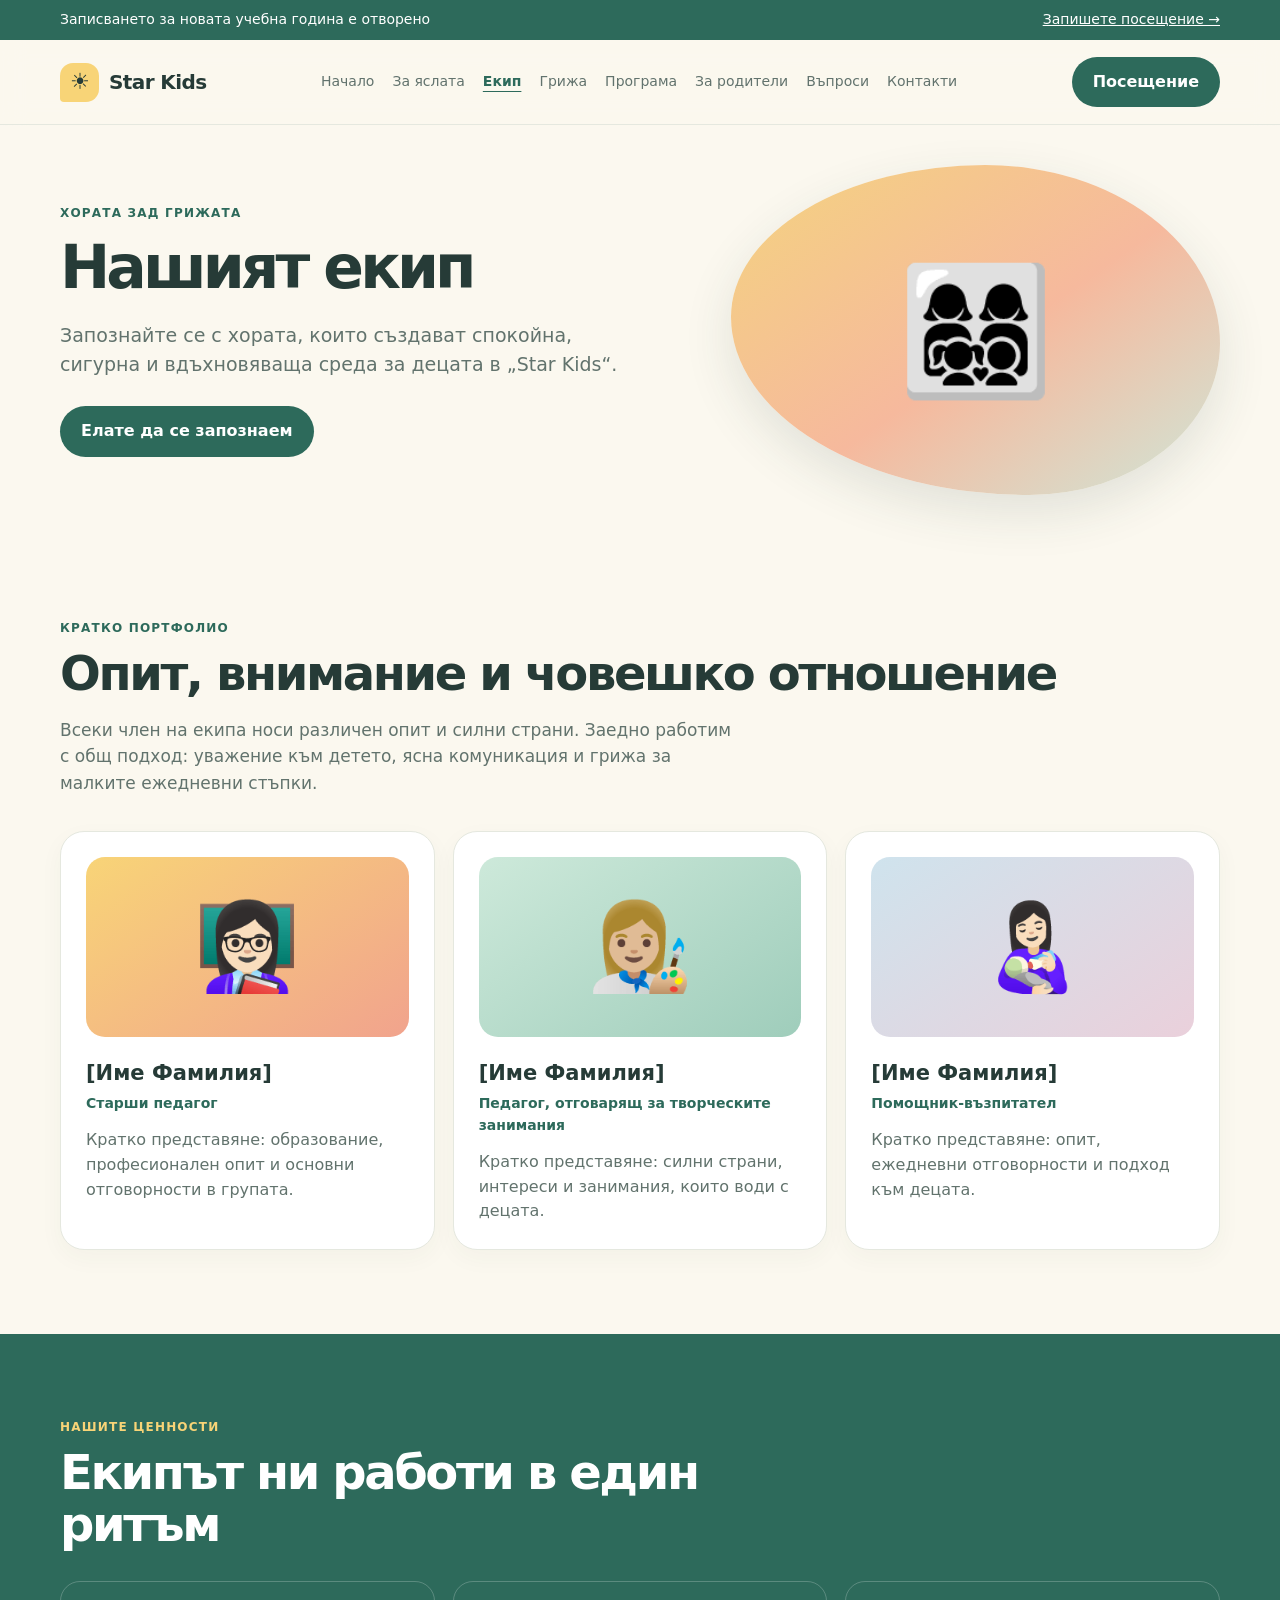
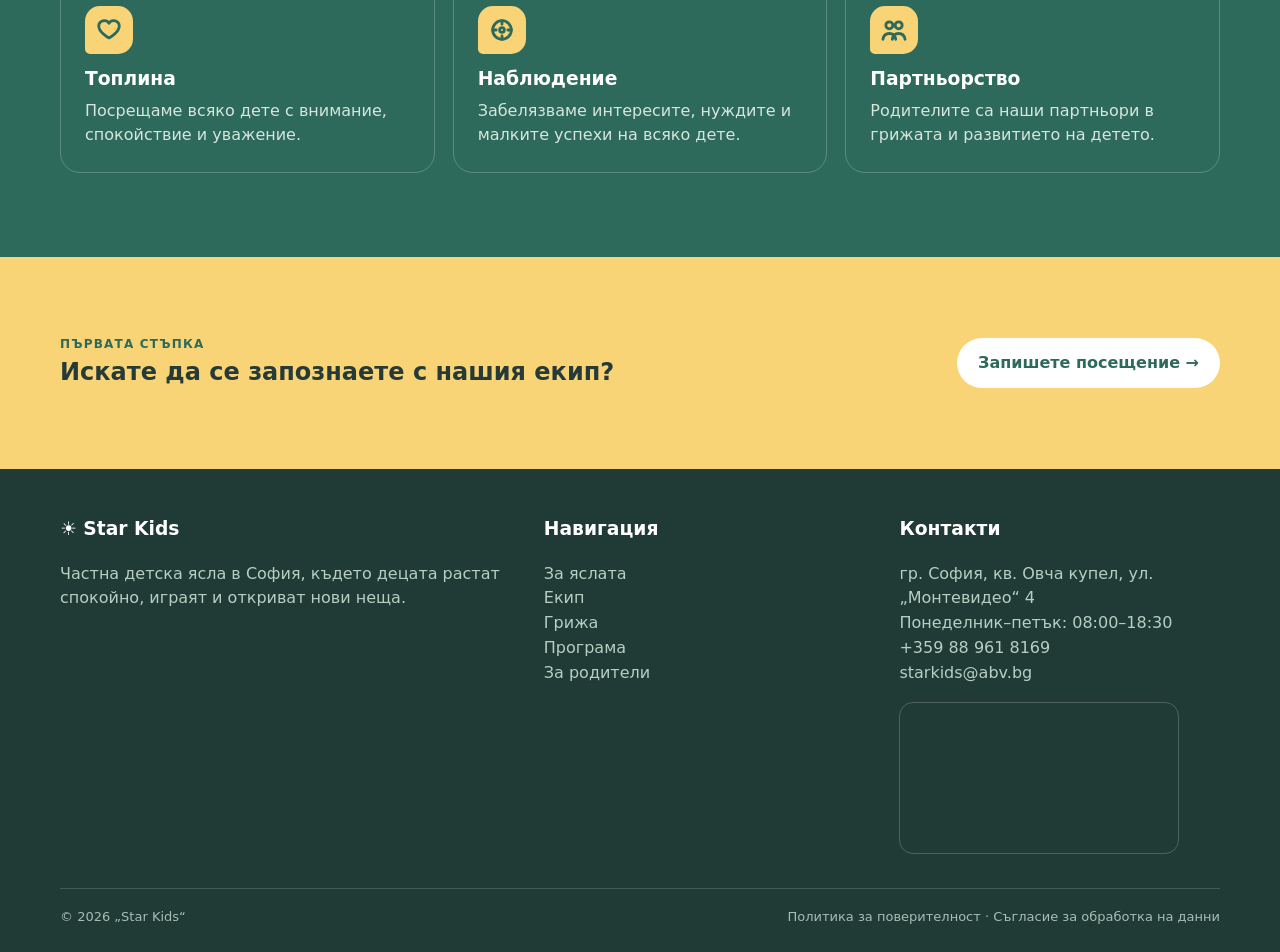
==== ekip.html @ 8d04a23c "Add Star Kids star favicon to all pages" ====
<!doctype html>
<html lang="bg">
<head>
  <meta charset="utf-8">
  <meta name="viewport" content="width=device-width, initial-scale=1">
  <title>Нашият екип — Частна детска ясла „Star Kids“</title>
  <meta name="description" content="Запознайте се с екипа на частна детска ясла „Star Kids“ в София.">
  <style>
    :root{--ink:#263b37;--muted:#62736d;--cream:#fbf8ef;--mint:#dcefe5;--green:#2d6a5b;--yellow:#f8d477;--coral:#e9856f;--white:#fff;--line:#e5e8df;--shadow:0 18px 50px rgba(41,69,61,.12)}
    *{box-sizing:border-box}html{scroll-behavior:smooth}body{margin:0;color:var(--ink);background:var(--cream);font-family:Inter,ui-sans-serif,system-ui,-apple-system,"Segoe UI",sans-serif;line-height:1.55}a{color:inherit;text-decoration:none}.wrap{width:min(1160px,calc(100% - 40px));margin:auto}.top{background:var(--green);color:#fff;font-size:14px}.top .wrap{display:flex;justify-content:space-between;padding:9px 0}.top a{text-decoration:underline}.nav{background:rgba(251,248,239,.94);backdrop-filter:blur(12px);position:sticky;top:0;z-index:5;border-bottom:1px solid var(--line)}.navin{display:flex;align-items:center;justify-content:space-between;padding:17px 0}.brand{display:flex;align-items:center;gap:10px;font-weight:800;letter-spacing:-.03em;font-size:20px}.mark{width:39px;height:39px;border-radius:13px 13px 13px 4px;background:var(--yellow);display:grid;place-items:center;font-size:22px}.links{display:flex;gap:25px;color:var(--muted);font-size:14px}.links a:hover{color:var(--green)}.btn{display:inline-flex;align-items:center;justify-content:center;border:0;border-radius:999px;background:var(--green);color:#fff;padding:13px 21px;font-weight:700;cursor:pointer}.btn.alt{background:var(--yellow);color:var(--ink)}.btn.light{background:#fff;color:var(--green)}.hero{padding:80px 0 72px;background:var(--mint)}.hero-grid{display:grid;grid-template-columns:1fr .8fr;align-items:center;gap:60px}.eyebrow{color:var(--green);font-weight:800;letter-spacing:.1em;text-transform:uppercase;font-size:12px}.hero h1{font-size:clamp(42px,5.6vw,70px);line-height:1.02;letter-spacing:-.065em;margin:15px 0 22px;max-width:680px}.hero p{font-size:19px;color:var(--muted);max-width:590px}.team-art{min-height:330px;border-radius:52% 48% 39% 61%/46% 54% 46% 54%;background:linear-gradient(145deg,#f4d37f,#f6b99d 54%,#cfe6d8);display:grid;place-items:center;font-size:125px;box-shadow:var(--shadow)}.section{padding:84px 0}.section h2{font-size:clamp(32px,4vw,48px);line-height:1.08;letter-spacing:-.05em;margin:10px 0 16px}.intro{max-width:680px;color:var(--muted);font-size:17px}.cards{display:grid;grid-template-columns:repeat(3,1fr);gap:18px;margin-top:35px}.card{background:#fff;border:1px solid var(--line);border-radius:24px;padding:25px;box-shadow:0 8px 25px rgba(41,69,61,.04)}.portrait{height:180px;border-radius:19px;display:grid;place-items:center;font-size:85px;margin-bottom:20px;background:linear-gradient(145deg,#f8d477,#f1a38d)}.portrait.green{background:linear-gradient(145deg,#cde9da,#9fcdbb)}.portrait.blue{background:linear-gradient(145deg,#cfe3ed,#ead0db)}.card h3{margin:0 0 4px;font-size:21px}.role{color:var(--green);font-weight:750;font-size:14px;margin-bottom:13px}.card p{color:var(--muted);margin:0}.values{background:var(--green);color:#fff}.values .eyebrow{color:var(--yellow)}.values h2{max-width:650px}.value-grid{display:grid;grid-template-columns:repeat(3,1fr);gap:18px;margin-top:30px}.value{padding:24px;border:1px solid rgba(255,255,255,.22);border-radius:20px}.value h3{margin:10px 0 6px}.value p{color:#d6e6de;margin:0}.cta{padding:78px 0;background:var(--yellow)}.cta-box{display:flex;justify-content:space-between;align-items:center;gap:25px}.cta h2{margin:0;max-width:650px}.footer{background:#203b35;color:#d9e7df;padding:45px 0 25px}.footgrid{display:grid;grid-template-columns:1.4fr 1fr 1fr;gap:35px}.footer h3{color:#fff;margin-top:0}.footer p{color:#b7cec3}.fine{border-top:1px solid rgba(255,255,255,.16);margin-top:34px;padding-top:18px;color:#a6bdb3;font-size:13px;display:flex;justify-content:space-between}@media(max-width:820px){.links{display:none}.hero{padding:58px 0}.hero-grid{grid-template-columns:1fr;gap:30px}.team-art{min-height:250px}.cards,.value-grid,.footgrid{grid-template-columns:1fr}.section{padding:65px 0}.cta-box{display:block}.cta .btn{margin-top:20px}.fine{display:block}.fine span{display:block;margin-top:8px}}
    .icon{width:48px;height:48px;border-radius:15px 15px 15px 5px;background:var(--yellow);display:grid;place-items:center;overflow:hidden}
    .icon svg{width:28px;height:28px;display:block;fill:none;stroke:var(--green);stroke-width:2.4;stroke-linecap:round;stroke-linejoin:round}
    img,svg{max-width:100%}html,body{overflow-x:hidden}.wrap{width:min(1160px,calc(100% - 32px))}.cards,.value-grid{grid-template-columns:repeat(auto-fit,minmax(235px,1fr))}.hero-grid>div:first-child{width:100%}
    @media(max-width:1080px){.links{gap:14px;font-size:13px}.nav .btn{padding:11px 16px}}
    @media(max-width:900px){.hero-grid{grid-template-columns:1fr;gap:32px}.team-art{min-height:270px}.section{padding:68px 0}.cards,.value-grid{grid-template-columns:repeat(2,minmax(0,1fr))}}
    @media(max-width:700px){.navin{padding:12px 0;gap:12px}.brand{font-size:17px}.mark{width:34px;height:34px}.nav .btn{font-size:13px;padding:10px 14px}.hero{padding:55px 0}.hero h1{font-size:clamp(40px,12vw,58px)}.hero p{font-size:17px}.section{padding:58px 0}.section h2{font-size:clamp(30px,9vw,42px)}.intro{font-size:16px}.cards,.value-grid{grid-template-columns:1fr}.card{padding:22px}.team-art{min-height:220px}.cta{padding:55px 0}.cta-box{display:block}.cta h2{font-size:32px}.footer{padding-top:36px}.fine{font-size:12px}}
    @media(max-width:420px){.wrap{width:min(100% - 24px,1160px)}.top{font-size:12px}.top .wrap{align-items:flex-start}.top a{white-space:nowrap}.nav .btn{font-size:12px;padding:9px 11px}.hero{padding:43px 0}.team-art{min-height:190px}}
  
    .navin{flex-wrap:wrap;gap:14px}.links{display:flex;flex-wrap:wrap;gap:12px 18px;justify-content:center}.links a[aria-current="page"]{color:var(--green);font-weight:800;text-decoration:underline;text-underline-offset:5px}
    .page-back{display:inline-block;margin-top:28px;color:var(--green);font-weight:700}.page-intro{padding:38px 0 0}.page-intro h1{font-size:clamp(32px,5vw,48px);margin:12px 0}.page-content>.section{padding-top:36px}.page-content>.cta{margin-top:30px}.page-content .cta h2{font-size:clamp(30px,4vw,44px);line-height:1.15}
    .hero-photo{display:block;width:100%;height:auto}.hero{background:var(--cream);min-height:0;padding:40px 0}.hero:before{display:none}.hero-grid>div:first-child{max-width:760px;padding:0;background:none;box-shadow:none;backdrop-filter:none}.hero h1{font-size:clamp(36px,5vw,60px)}
    @media(max-width:1080px){.navin .links{order:3;flex-basis:100%}}@media(max-width:700px){.links{font-size:13px;gap:10px 15px}.brand{font-size:17px}.hero{padding:28px 0}.page-content>.section{padding-top:28px}}

  </style>
  <link rel="icon" type="image/svg+xml" href="assets/favicon.svg">
</head>
<body>
  <div class="top"><div class="wrap"><span>Записването за новата учебна година е отворено</span><a href="kontakti.html">Запишете посещение →</a></div></div>
  <header class="nav"><div class="wrap navin"><a class="brand" href="index.html"><span class="mark">☀</span>Star Kids</a><nav class="links" aria-label="Основна навигация"><a href="index.html">Начало</a><a href="index.html#about">За яслата</a><a href="ekip.html" aria-current="page">Екип</a><a href="grizha.html">Грижа</a><a href="programa.html">Програма</a><a href="roditeli.html">За родители</a><a href="vaprosi.html">Въпроси</a><a href="kontakti.html">Контакти</a></nav><a class="btn" href="kontakti.html">Посещение</a></div></header>
  <main>
    <section class="hero"><div class="wrap hero-grid"><div><div class="eyebrow">Хората зад грижата</div><h1>Нашият екип</h1><p>Запознайте се с хората, които създават спокойна, сигурна и вдъхновяваща среда за децата в „Star Kids“.</p><div style="margin-top:27px"><a class="btn" href="kontakti.html">Елате да се запознаем</a></div></div><div class="team-art">👩‍👩‍👧‍👦</div></div></section>
    <section class="section"><div class="wrap"><div class="eyebrow">Кратко портфолио</div><h2>Опит, внимание и човешко отношение</h2><p class="intro">Всеки член на екипа носи различен опит и силни страни. Заедно работим с общ подход: уважение към детето, ясна комуникация и грижа за малките ежедневни стъпки.</p><div class="cards"><article class="card"><div class="portrait">👩🏻‍🏫</div><h3>[Име Фамилия]</h3><div class="role">Старши педагог</div><p>Кратко представяне: образование, професионален опит и основни отговорности в групата.</p></article><article class="card"><div class="portrait green">👩🏼‍🎨</div><h3>[Име Фамилия]</h3><div class="role">Педагог, отговарящ за творческите занимания</div><p>Кратко представяне: силни страни, интереси и занимания, които води с децата.</p></article><article class="card"><div class="portrait blue">👩🏻‍🍼</div><h3>[Име Фамилия]</h3><div class="role">Помощник-възпитател</div><p>Кратко представяне: опит, ежедневни отговорности и подход към децата.</p></article></div></div></section>
    <section class="section values"><div class="wrap"><div class="eyebrow">Нашите ценности</div><h2>Екипът ни работи в един ритъм</h2><div class="value-grid"><div class="value"><div class="icon"><svg viewBox="0 0 24 24" aria-hidden="true"><path d="M20.8 8.8c0 5.2-8.8 10-8.8 10s-8.8-4.8-8.8-10A4.8 4.8 0 0 1 12 6.2a4.8 4.8 0 0 1 8.8 2.6Z"/></svg></div><h3>Топлина</h3><p>Посрещаме всяко дете с внимание, спокойствие и уважение.</p></div><div class="value"><div class="icon"><svg viewBox="0 0 24 24" aria-hidden="true"><circle cx="12" cy="12" r="8"/><circle cx="12" cy="12" r="2"/><path d="M12 4v3M12 17v3M4 12h3M17 12h3"/></svg></div><h3>Наблюдение</h3><p>Забелязваме интересите, нуждите и малките успехи на всяко дете.</p></div><div class="value"><div class="icon"><svg viewBox="0 0 24 24" aria-hidden="true"><circle cx="8" cy="8" r="3"/><circle cx="16" cy="8" r="3"/><path d="M2.5 20c.5-3 2.3-5 5.5-5s5 2 5.5 5M10.5 20c.5-3 2.3-5 5.5-5s5 2 5.5 5"/></svg></div><h3>Партньорство</h3><p>Родителите са наши партньори в грижата и развитието на детето.</p></div></div></div></section>
    <section class="cta"><div class="wrap cta-box"><div><div class="eyebrow">Първата стъпка</div><h2>Искате да се запознаете с нашия екип?</h2></div><a class="btn light" href="kontakti.html">Запишете посещение →</a></div></section>
  </main>
  <footer class="footer"><div class="wrap footgrid"><div><h3>☀ Star Kids</h3><p>Частна детска ясла в София, където децата растат спокойно, играят и откриват нови неща.</p></div><div><h3>Навигация</h3><p><a href="index.html#about">За яслата</a><br><a href="ekip.html">Екип</a><br><a href="grizha.html">Грижа</a><br><a href="programa.html">Програма</a><br><a href="roditeli.html">За родители</a></p></div><div><h3>Контакти</h3><p>гр. София, кв. Овча купел, ул. „Монтевидео“ 4<br>Понеделник–петък: 08:00–18:30<br><a href="tel:+359889618169">+359 88 961 8169</a><br><a href="mailto:starkids@abv.bg">starkids@abv.bg</a></p><div class="mini-map" style="margin-top:14px;overflow:hidden;border-radius:14px;border:1px solid rgba(255,255,255,.2);max-width:280px"><iframe title="Карта на Частна детска ясла „Star Kids“" src="https://www.google.com/maps?q=%D1%83%D0%BB.%20%D0%9C%D0%BE%D0%BD%D1%82%D0%B5%D0%B2%D0%B8%D0%B4%D0%B5%D0%BE%204%2C%20%D0%A1%D0%BE%D1%84%D0%B8%D1%8F&output=embed" width="100%" height="150" style="display:block;border:0" loading="lazy" referrerpolicy="no-referrer-when-downgrade"></iframe></div></div></div><div class="wrap fine"><span>© 2026 „Star Kids“</span><span>Политика за поверителност · Съгласие за обработка на данни</span></div></footer>
</body>
</html>
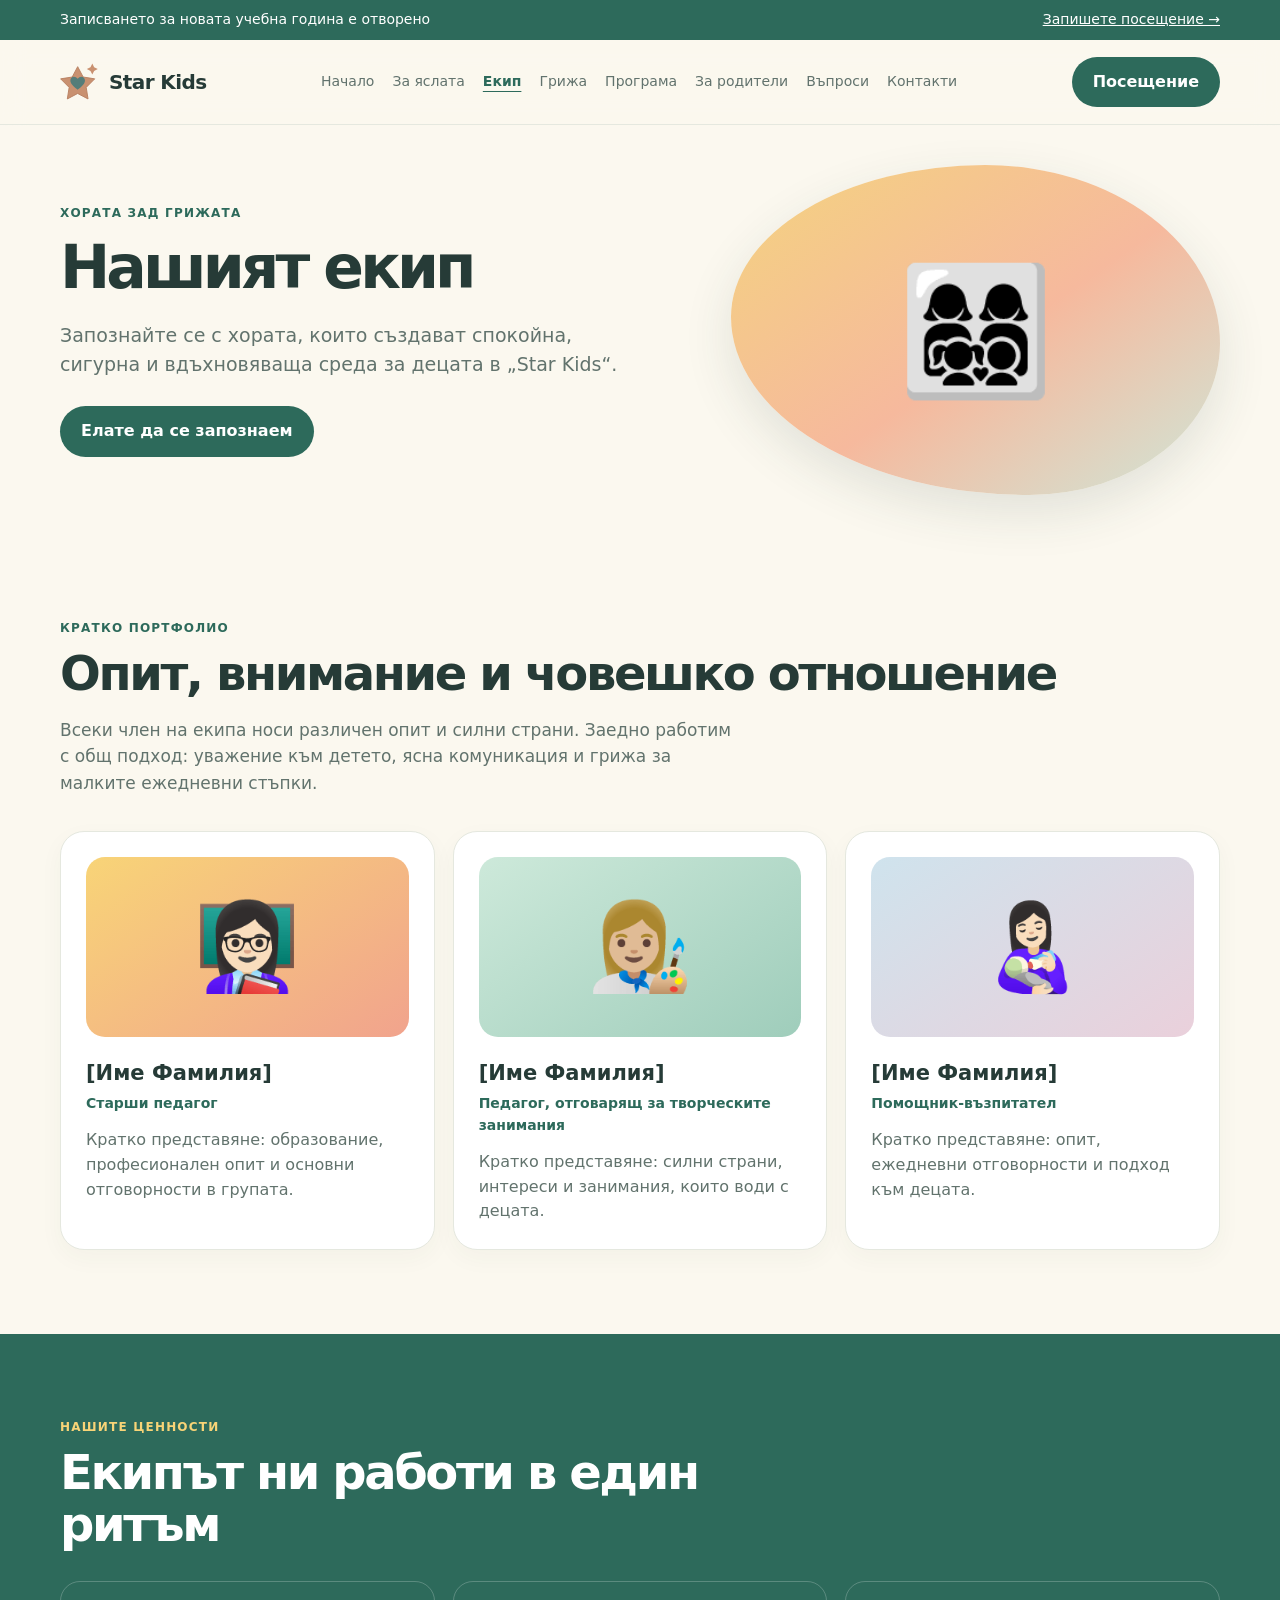
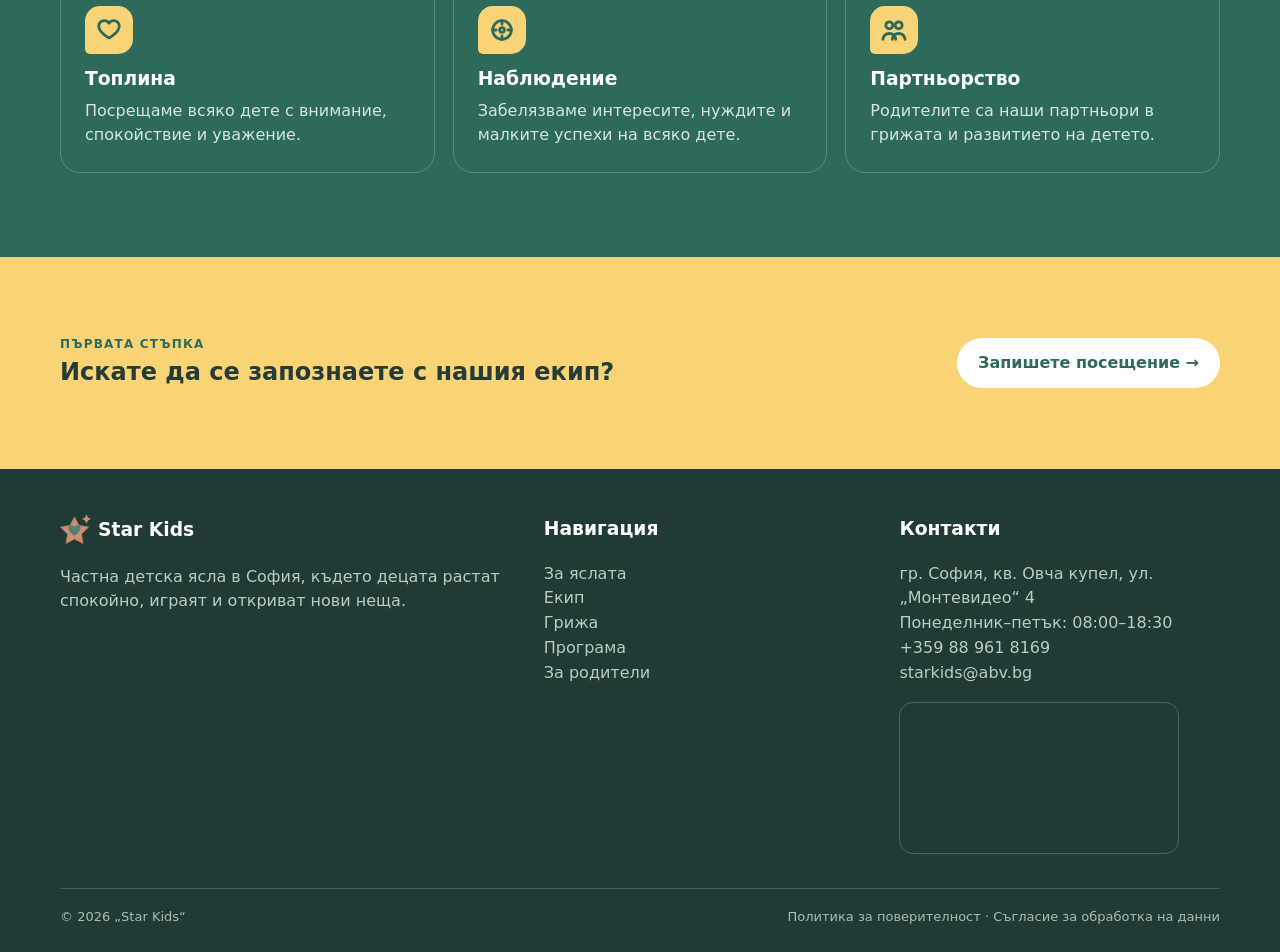
==== commit 9978bd0f: "Use peach star with teal heart for site branding and favicon" ====
--- a/ekip.html
+++ b/ekip.html
@@ -7,7 +7,7 @@
   <meta name="description" content="Запознайте се с екипа на частна детска ясла „Star Kids“ в София.">
   <style>
     :root{--ink:#263b37;--muted:#62736d;--cream:#fbf8ef;--mint:#dcefe5;--green:#2d6a5b;--yellow:#f8d477;--coral:#e9856f;--white:#fff;--line:#e5e8df;--shadow:0 18px 50px rgba(41,69,61,.12)}
-    *{box-sizing:border-box}html{scroll-behavior:smooth}body{margin:0;color:var(--ink);background:var(--cream);font-family:Inter,ui-sans-serif,system-ui,-apple-system,"Segoe UI",sans-serif;line-height:1.55}a{color:inherit;text-decoration:none}.wrap{width:min(1160px,calc(100% - 40px));margin:auto}.top{background:var(--green);color:#fff;font-size:14px}.top .wrap{display:flex;justify-content:space-between;padding:9px 0}.top a{text-decoration:underline}.nav{background:rgba(251,248,239,.94);backdrop-filter:blur(12px);position:sticky;top:0;z-index:5;border-bottom:1px solid var(--line)}.navin{display:flex;align-items:center;justify-content:space-between;padding:17px 0}.brand{display:flex;align-items:center;gap:10px;font-weight:800;letter-spacing:-.03em;font-size:20px}.mark{width:39px;height:39px;border-radius:13px 13px 13px 4px;background:var(--yellow);display:grid;place-items:center;font-size:22px}.links{display:flex;gap:25px;color:var(--muted);font-size:14px}.links a:hover{color:var(--green)}.btn{display:inline-flex;align-items:center;justify-content:center;border:0;border-radius:999px;background:var(--green);color:#fff;padding:13px 21px;font-weight:700;cursor:pointer}.btn.alt{background:var(--yellow);color:var(--ink)}.btn.light{background:#fff;color:var(--green)}.hero{padding:80px 0 72px;background:var(--mint)}.hero-grid{display:grid;grid-template-columns:1fr .8fr;align-items:center;gap:60px}.eyebrow{color:var(--green);font-weight:800;letter-spacing:.1em;text-transform:uppercase;font-size:12px}.hero h1{font-size:clamp(42px,5.6vw,70px);line-height:1.02;letter-spacing:-.065em;margin:15px 0 22px;max-width:680px}.hero p{font-size:19px;color:var(--muted);max-width:590px}.team-art{min-height:330px;border-radius:52% 48% 39% 61%/46% 54% 46% 54%;background:linear-gradient(145deg,#f4d37f,#f6b99d 54%,#cfe6d8);display:grid;place-items:center;font-size:125px;box-shadow:var(--shadow)}.section{padding:84px 0}.section h2{font-size:clamp(32px,4vw,48px);line-height:1.08;letter-spacing:-.05em;margin:10px 0 16px}.intro{max-width:680px;color:var(--muted);font-size:17px}.cards{display:grid;grid-template-columns:repeat(3,1fr);gap:18px;margin-top:35px}.card{background:#fff;border:1px solid var(--line);border-radius:24px;padding:25px;box-shadow:0 8px 25px rgba(41,69,61,.04)}.portrait{height:180px;border-radius:19px;display:grid;place-items:center;font-size:85px;margin-bottom:20px;background:linear-gradient(145deg,#f8d477,#f1a38d)}.portrait.green{background:linear-gradient(145deg,#cde9da,#9fcdbb)}.portrait.blue{background:linear-gradient(145deg,#cfe3ed,#ead0db)}.card h3{margin:0 0 4px;font-size:21px}.role{color:var(--green);font-weight:750;font-size:14px;margin-bottom:13px}.card p{color:var(--muted);margin:0}.values{background:var(--green);color:#fff}.values .eyebrow{color:var(--yellow)}.values h2{max-width:650px}.value-grid{display:grid;grid-template-columns:repeat(3,1fr);gap:18px;margin-top:30px}.value{padding:24px;border:1px solid rgba(255,255,255,.22);border-radius:20px}.value h3{margin:10px 0 6px}.value p{color:#d6e6de;margin:0}.cta{padding:78px 0;background:var(--yellow)}.cta-box{display:flex;justify-content:space-between;align-items:center;gap:25px}.cta h2{margin:0;max-width:650px}.footer{background:#203b35;color:#d9e7df;padding:45px 0 25px}.footgrid{display:grid;grid-template-columns:1.4fr 1fr 1fr;gap:35px}.footer h3{color:#fff;margin-top:0}.footer p{color:#b7cec3}.fine{border-top:1px solid rgba(255,255,255,.16);margin-top:34px;padding-top:18px;color:#a6bdb3;font-size:13px;display:flex;justify-content:space-between}@media(max-width:820px){.links{display:none}.hero{padding:58px 0}.hero-grid{grid-template-columns:1fr;gap:30px}.team-art{min-height:250px}.cards,.value-grid,.footgrid{grid-template-columns:1fr}.section{padding:65px 0}.cta-box{display:block}.cta .btn{margin-top:20px}.fine{display:block}.fine span{display:block;margin-top:8px}}
+    *{box-sizing:border-box}html{scroll-behavior:smooth}body{margin:0;color:var(--ink);background:var(--cream);font-family:Inter,ui-sans-serif,system-ui,-apple-system,"Segoe UI",sans-serif;line-height:1.55}a{color:inherit;text-decoration:none}.wrap{width:min(1160px,calc(100% - 40px));margin:auto}.top{background:var(--green);color:#fff;font-size:14px}.top .wrap{display:flex;justify-content:space-between;padding:9px 0}.top a{text-decoration:underline}.nav{background:rgba(251,248,239,.94);backdrop-filter:blur(12px);position:sticky;top:0;z-index:5;border-bottom:1px solid var(--line)}.navin{display:flex;align-items:center;justify-content:space-between;padding:17px 0}.brand{display:flex;align-items:center;gap:10px;font-weight:800;letter-spacing:-.03em;font-size:20px}.mark{width:39px;height:39px;border-radius:13px 13px 13px 4px;background:transparent;display:grid;place-items:center;font-size:22px}.links{display:flex;gap:25px;color:var(--muted);font-size:14px}.links a:hover{color:var(--green)}.btn{display:inline-flex;align-items:center;justify-content:center;border:0;border-radius:999px;background:var(--green);color:#fff;padding:13px 21px;font-weight:700;cursor:pointer}.btn.alt{background:var(--yellow);color:var(--ink)}.btn.light{background:#fff;color:var(--green)}.hero{padding:80px 0 72px;background:var(--mint)}.hero-grid{display:grid;grid-template-columns:1fr .8fr;align-items:center;gap:60px}.eyebrow{color:var(--green);font-weight:800;letter-spacing:.1em;text-transform:uppercase;font-size:12px}.hero h1{font-size:clamp(42px,5.6vw,70px);line-height:1.02;letter-spacing:-.065em;margin:15px 0 22px;max-width:680px}.hero p{font-size:19px;color:var(--muted);max-width:590px}.team-art{min-height:330px;border-radius:52% 48% 39% 61%/46% 54% 46% 54%;background:linear-gradient(145deg,#f4d37f,#f6b99d 54%,#cfe6d8);display:grid;place-items:center;font-size:125px;box-shadow:var(--shadow)}.section{padding:84px 0}.section h2{font-size:clamp(32px,4vw,48px);line-height:1.08;letter-spacing:-.05em;margin:10px 0 16px}.intro{max-width:680px;color:var(--muted);font-size:17px}.cards{display:grid;grid-template-columns:repeat(3,1fr);gap:18px;margin-top:35px}.card{background:#fff;border:1px solid var(--line);border-radius:24px;padding:25px;box-shadow:0 8px 25px rgba(41,69,61,.04)}.portrait{height:180px;border-radius:19px;display:grid;place-items:center;font-size:85px;margin-bottom:20px;background:linear-gradient(145deg,#f8d477,#f1a38d)}.portrait.green{background:linear-gradient(145deg,#cde9da,#9fcdbb)}.portrait.blue{background:linear-gradient(145deg,#cfe3ed,#ead0db)}.card h3{margin:0 0 4px;font-size:21px}.role{color:var(--green);font-weight:750;font-size:14px;margin-bottom:13px}.card p{color:var(--muted);margin:0}.values{background:var(--green);color:#fff}.values .eyebrow{color:var(--yellow)}.values h2{max-width:650px}.value-grid{display:grid;grid-template-columns:repeat(3,1fr);gap:18px;margin-top:30px}.value{padding:24px;border:1px solid rgba(255,255,255,.22);border-radius:20px}.value h3{margin:10px 0 6px}.value p{color:#d6e6de;margin:0}.cta{padding:78px 0;background:var(--yellow)}.cta-box{display:flex;justify-content:space-between;align-items:center;gap:25px}.cta h2{margin:0;max-width:650px}.footer{background:#203b35;color:#d9e7df;padding:45px 0 25px}.footgrid{display:grid;grid-template-columns:1.4fr 1fr 1fr;gap:35px}.footer h3{color:#fff;margin-top:0}.footer p{color:#b7cec3}.fine{border-top:1px solid rgba(255,255,255,.16);margin-top:34px;padding-top:18px;color:#a6bdb3;font-size:13px;display:flex;justify-content:space-between}@media(max-width:820px){.links{display:none}.hero{padding:58px 0}.hero-grid{grid-template-columns:1fr;gap:30px}.team-art{min-height:250px}.cards,.value-grid,.footgrid{grid-template-columns:1fr}.section{padding:65px 0}.cta-box{display:block}.cta .btn{margin-top:20px}.fine{display:block}.fine span{display:block;margin-top:8px}}
     .icon{width:48px;height:48px;border-radius:15px 15px 15px 5px;background:var(--yellow);display:grid;place-items:center;overflow:hidden}
     .icon svg{width:28px;height:28px;display:block;fill:none;stroke:var(--green);stroke-width:2.4;stroke-linecap:round;stroke-linejoin:round}
     img,svg{max-width:100%}html,body{overflow-x:hidden}.wrap{width:min(1160px,calc(100% - 32px))}.cards,.value-grid{grid-template-columns:repeat(auto-fit,minmax(235px,1fr))}.hero-grid>div:first-child{width:100%}
@@ -22,17 +22,17 @@
     @media(max-width:1080px){.navin .links{order:3;flex-basis:100%}}@media(max-width:700px){.links{font-size:13px;gap:10px 15px}.brand{font-size:17px}.hero{padding:28px 0}.page-content>.section{padding-top:28px}}
 
   </style>
-  <link rel="icon" type="image/svg+xml" href="assets/favicon.svg">
+  <link rel="icon" type="image/svg+xml" href="assets/favicon.svg?v=2">
 </head>
 <body>
   <div class="top"><div class="wrap"><span>Записването за новата учебна година е отворено</span><a href="kontakti.html">Запишете посещение →</a></div></div>
-  <header class="nav"><div class="wrap navin"><a class="brand" href="index.html"><span class="mark">☀</span>Star Kids</a><nav class="links" aria-label="Основна навигация"><a href="index.html">Начало</a><a href="index.html#about">За яслата</a><a href="ekip.html" aria-current="page">Екип</a><a href="grizha.html">Грижа</a><a href="programa.html">Програма</a><a href="roditeli.html">За родители</a><a href="vaprosi.html">Въпроси</a><a href="kontakti.html">Контакти</a></nav><a class="btn" href="kontakti.html">Посещение</a></div></header>
+  <header class="nav"><div class="wrap navin"><a class="brand" href="index.html"><span class="mark"><img src="assets/star-kids-logo.svg" alt="" width="39" height="39" style="display:block;width:100%;height:100%"></span>Star Kids</a><nav class="links" aria-label="Основна навигация"><a href="index.html">Начало</a><a href="index.html#about">За яслата</a><a href="ekip.html" aria-current="page">Екип</a><a href="grizha.html">Грижа</a><a href="programa.html">Програма</a><a href="roditeli.html">За родители</a><a href="vaprosi.html">Въпроси</a><a href="kontakti.html">Контакти</a></nav><a class="btn" href="kontakti.html">Посещение</a></div></header>
   <main>
     <section class="hero"><div class="wrap hero-grid"><div><div class="eyebrow">Хората зад грижата</div><h1>Нашият екип</h1><p>Запознайте се с хората, които създават спокойна, сигурна и вдъхновяваща среда за децата в „Star Kids“.</p><div style="margin-top:27px"><a class="btn" href="kontakti.html">Елате да се запознаем</a></div></div><div class="team-art">👩‍👩‍👧‍👦</div></div></section>
     <section class="section"><div class="wrap"><div class="eyebrow">Кратко портфолио</div><h2>Опит, внимание и човешко отношение</h2><p class="intro">Всеки член на екипа носи различен опит и силни страни. Заедно работим с общ подход: уважение към детето, ясна комуникация и грижа за малките ежедневни стъпки.</p><div class="cards"><article class="card"><div class="portrait">👩🏻‍🏫</div><h3>[Име Фамилия]</h3><div class="role">Старши педагог</div><p>Кратко представяне: образование, професионален опит и основни отговорности в групата.</p></article><article class="card"><div class="portrait green">👩🏼‍🎨</div><h3>[Име Фамилия]</h3><div class="role">Педагог, отговарящ за творческите занимания</div><p>Кратко представяне: силни страни, интереси и занимания, които води с децата.</p></article><article class="card"><div class="portrait blue">👩🏻‍🍼</div><h3>[Име Фамилия]</h3><div class="role">Помощник-възпитател</div><p>Кратко представяне: опит, ежедневни отговорности и подход към децата.</p></article></div></div></section>
     <section class="section values"><div class="wrap"><div class="eyebrow">Нашите ценности</div><h2>Екипът ни работи в един ритъм</h2><div class="value-grid"><div class="value"><div class="icon"><svg viewBox="0 0 24 24" aria-hidden="true"><path d="M20.8 8.8c0 5.2-8.8 10-8.8 10s-8.8-4.8-8.8-10A4.8 4.8 0 0 1 12 6.2a4.8 4.8 0 0 1 8.8 2.6Z"/></svg></div><h3>Топлина</h3><p>Посрещаме всяко дете с внимание, спокойствие и уважение.</p></div><div class="value"><div class="icon"><svg viewBox="0 0 24 24" aria-hidden="true"><circle cx="12" cy="12" r="8"/><circle cx="12" cy="12" r="2"/><path d="M12 4v3M12 17v3M4 12h3M17 12h3"/></svg></div><h3>Наблюдение</h3><p>Забелязваме интересите, нуждите и малките успехи на всяко дете.</p></div><div class="value"><div class="icon"><svg viewBox="0 0 24 24" aria-hidden="true"><circle cx="8" cy="8" r="3"/><circle cx="16" cy="8" r="3"/><path d="M2.5 20c.5-3 2.3-5 5.5-5s5 2 5.5 5M10.5 20c.5-3 2.3-5 5.5-5s5 2 5.5 5"/></svg></div><h3>Партньорство</h3><p>Родителите са наши партньори в грижата и развитието на детето.</p></div></div></div></section>
     <section class="cta"><div class="wrap cta-box"><div><div class="eyebrow">Първата стъпка</div><h2>Искате да се запознаете с нашия екип?</h2></div><a class="btn light" href="kontakti.html">Запишете посещение →</a></div></section>
   </main>
-  <footer class="footer"><div class="wrap footgrid"><div><h3>☀ Star Kids</h3><p>Частна детска ясла в София, където децата растат спокойно, играят и откриват нови неща.</p></div><div><h3>Навигация</h3><p><a href="index.html#about">За яслата</a><br><a href="ekip.html">Екип</a><br><a href="grizha.html">Грижа</a><br><a href="programa.html">Програма</a><br><a href="roditeli.html">За родители</a></p></div><div><h3>Контакти</h3><p>гр. София, кв. Овча купел, ул. „Монтевидео“ 4<br>Понеделник–петък: 08:00–18:30<br><a href="tel:+359889618169">+359 88 961 8169</a><br><a href="mailto:starkids@abv.bg">starkids@abv.bg</a></p><div class="mini-map" style="margin-top:14px;overflow:hidden;border-radius:14px;border:1px solid rgba(255,255,255,.2);max-width:280px"><iframe title="Карта на Частна детска ясла „Star Kids“" src="https://www.google.com/maps?q=%D1%83%D0%BB.%20%D0%9C%D0%BE%D0%BD%D1%82%D0%B5%D0%B2%D0%B8%D0%B4%D0%B5%D0%BE%204%2C%20%D0%A1%D0%BE%D1%84%D0%B8%D1%8F&output=embed" width="100%" height="150" style="display:block;border:0" loading="lazy" referrerpolicy="no-referrer-when-downgrade"></iframe></div></div></div><div class="wrap fine"><span>© 2026 „Star Kids“</span><span>Политика за поверителност · Съгласие за обработка на данни</span></div></footer>
+  <footer class="footer"><div class="wrap footgrid"><div><h3><img src="assets/star-kids-logo.svg" alt="" width="32" height="32" style="vertical-align:middle;margin-right:6px">Star Kids</h3><p>Частна детска ясла в София, където децата растат спокойно, играят и откриват нови неща.</p></div><div><h3>Навигация</h3><p><a href="index.html#about">За яслата</a><br><a href="ekip.html">Екип</a><br><a href="grizha.html">Грижа</a><br><a href="programa.html">Програма</a><br><a href="roditeli.html">За родители</a></p></div><div><h3>Контакти</h3><p>гр. София, кв. Овча купел, ул. „Монтевидео“ 4<br>Понеделник–петък: 08:00–18:30<br><a href="tel:+359889618169">+359 88 961 8169</a><br><a href="mailto:starkids@abv.bg">starkids@abv.bg</a></p><div class="mini-map" style="margin-top:14px;overflow:hidden;border-radius:14px;border:1px solid rgba(255,255,255,.2);max-width:280px"><iframe title="Карта на Частна детска ясла „Star Kids“" src="https://www.google.com/maps?q=%D1%83%D0%BB.%20%D0%9C%D0%BE%D0%BD%D1%82%D0%B5%D0%B2%D0%B8%D0%B4%D0%B5%D0%BE%204%2C%20%D0%A1%D0%BE%D1%84%D0%B8%D1%8F&output=embed" width="100%" height="150" style="display:block;border:0" loading="lazy" referrerpolicy="no-referrer-when-downgrade"></iframe></div></div></div><div class="wrap fine"><span>© 2026 „Star Kids“</span><span>Политика за поверителност · Съгласие за обработка на данни</span></div></footer>
 </body>
 </html>
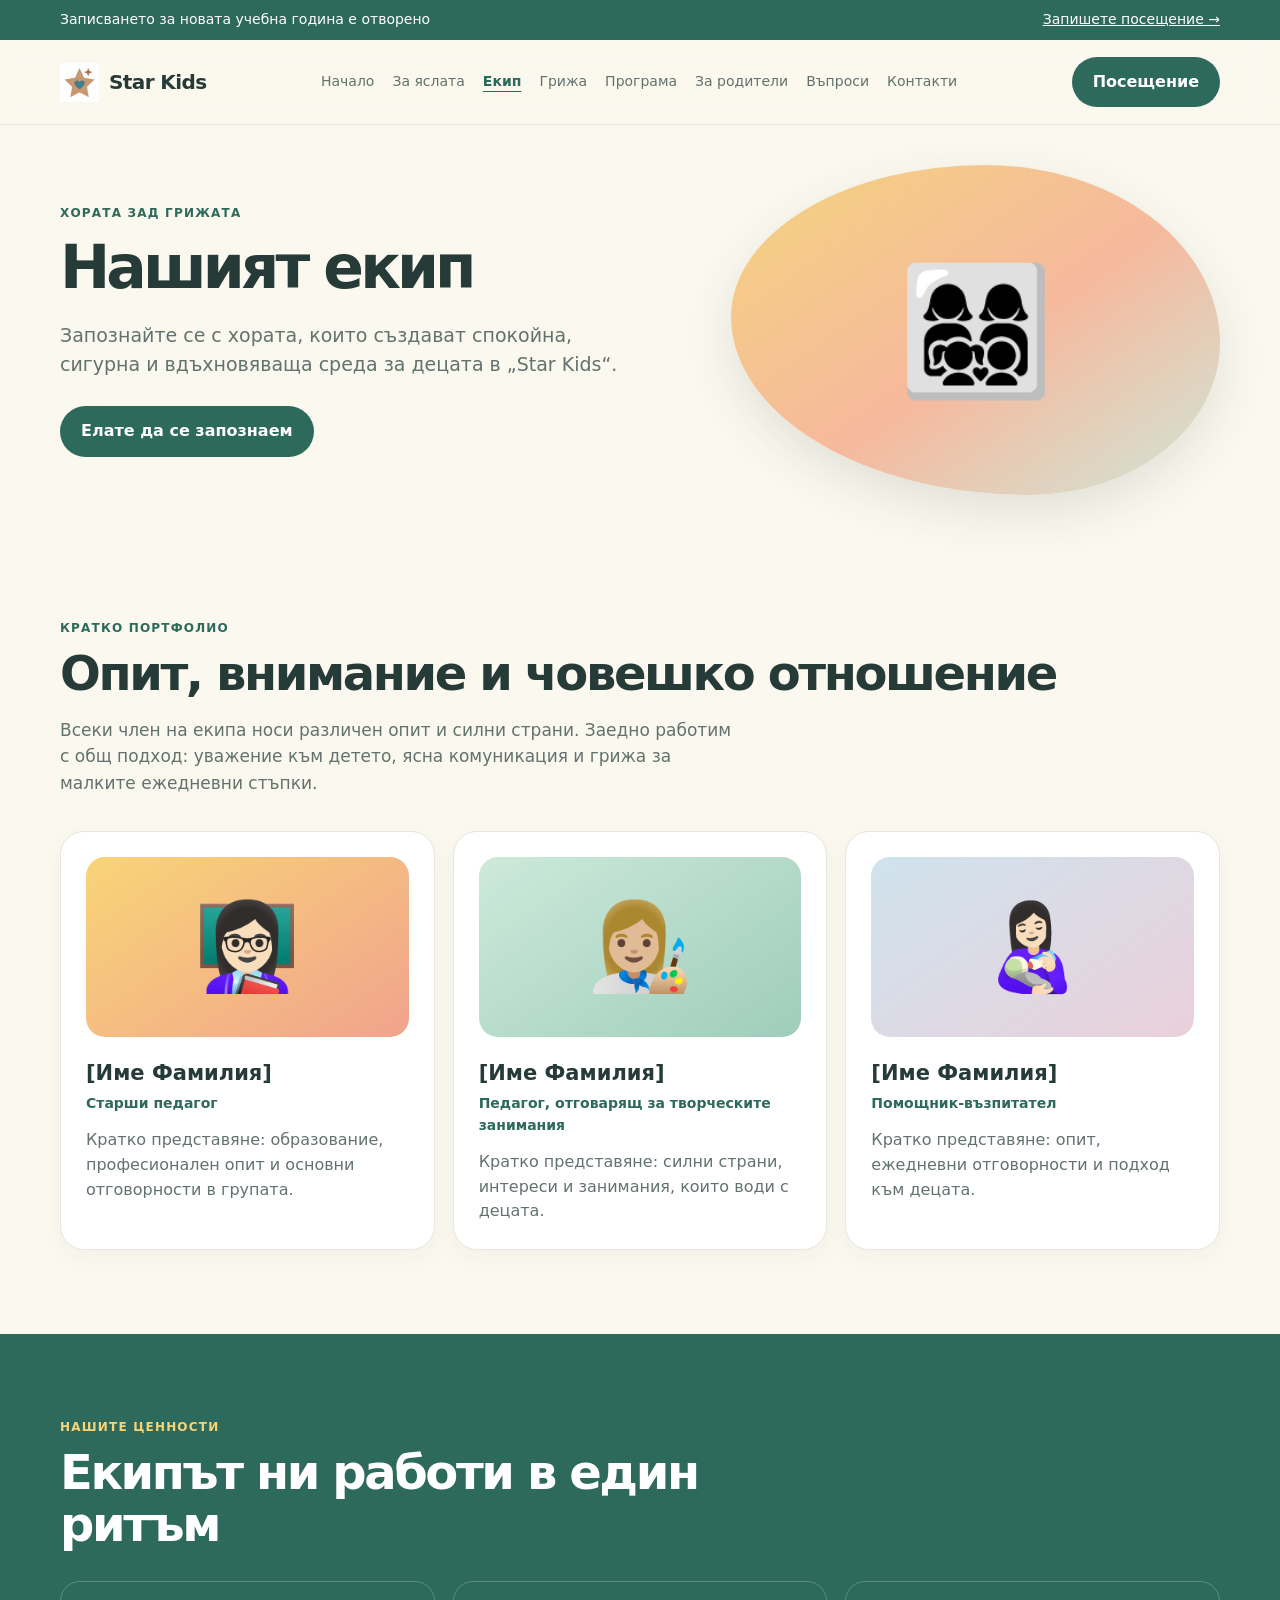
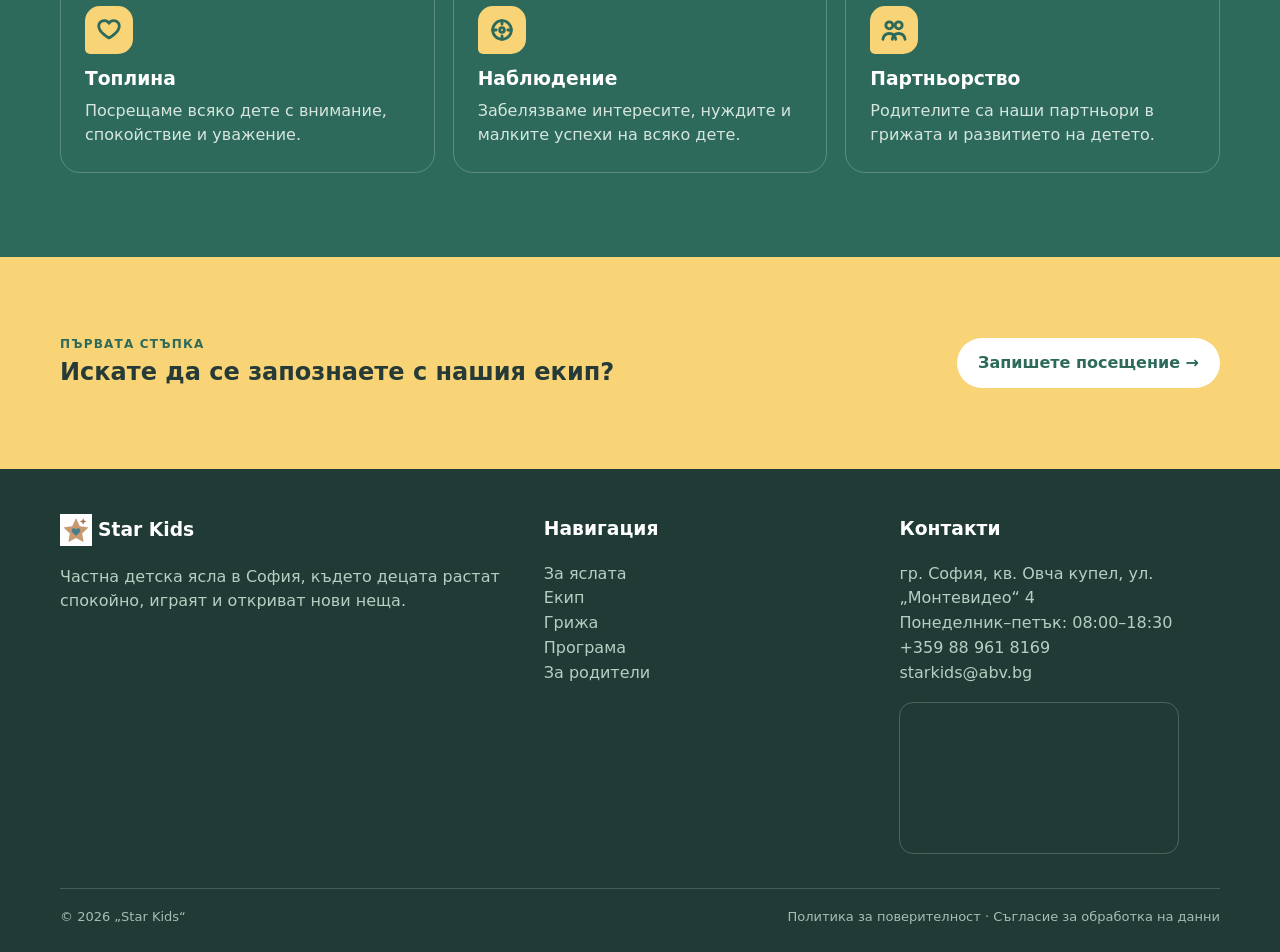
==== commit cc0d901e: "Use supplied star image for logo and browser icon" ====
--- a/ekip.html
+++ b/ekip.html
@@ -22,17 +22,17 @@
     @media(max-width:1080px){.navin .links{order:3;flex-basis:100%}}@media(max-width:700px){.links{font-size:13px;gap:10px 15px}.brand{font-size:17px}.hero{padding:28px 0}.page-content>.section{padding-top:28px}}
 
   </style>
-  <link rel="icon" type="image/svg+xml" href="assets/favicon.svg?v=2">
+  <link rel="icon" type="image/png" href="assets/star-kids-logo.png">
 </head>
 <body>
   <div class="top"><div class="wrap"><span>Записването за новата учебна година е отворено</span><a href="kontakti.html">Запишете посещение →</a></div></div>
-  <header class="nav"><div class="wrap navin"><a class="brand" href="index.html"><span class="mark"><img src="assets/star-kids-logo.svg" alt="" width="39" height="39" style="display:block;width:100%;height:100%"></span>Star Kids</a><nav class="links" aria-label="Основна навигация"><a href="index.html">Начало</a><a href="index.html#about">За яслата</a><a href="ekip.html" aria-current="page">Екип</a><a href="grizha.html">Грижа</a><a href="programa.html">Програма</a><a href="roditeli.html">За родители</a><a href="vaprosi.html">Въпроси</a><a href="kontakti.html">Контакти</a></nav><a class="btn" href="kontakti.html">Посещение</a></div></header>
+  <header class="nav"><div class="wrap navin"><a class="brand" href="index.html"><span class="mark"><img src="assets/star-kids-logo.png" alt="" width="39" height="39" style="display:block;width:100%;height:100%"></span>Star Kids</a><nav class="links" aria-label="Основна навигация"><a href="index.html">Начало</a><a href="index.html#about">За яслата</a><a href="ekip.html" aria-current="page">Екип</a><a href="grizha.html">Грижа</a><a href="programa.html">Програма</a><a href="roditeli.html">За родители</a><a href="vaprosi.html">Въпроси</a><a href="kontakti.html">Контакти</a></nav><a class="btn" href="kontakti.html">Посещение</a></div></header>
   <main>
     <section class="hero"><div class="wrap hero-grid"><div><div class="eyebrow">Хората зад грижата</div><h1>Нашият екип</h1><p>Запознайте се с хората, които създават спокойна, сигурна и вдъхновяваща среда за децата в „Star Kids“.</p><div style="margin-top:27px"><a class="btn" href="kontakti.html">Елате да се запознаем</a></div></div><div class="team-art">👩‍👩‍👧‍👦</div></div></section>
     <section class="section"><div class="wrap"><div class="eyebrow">Кратко портфолио</div><h2>Опит, внимание и човешко отношение</h2><p class="intro">Всеки член на екипа носи различен опит и силни страни. Заедно работим с общ подход: уважение към детето, ясна комуникация и грижа за малките ежедневни стъпки.</p><div class="cards"><article class="card"><div class="portrait">👩🏻‍🏫</div><h3>[Име Фамилия]</h3><div class="role">Старши педагог</div><p>Кратко представяне: образование, професионален опит и основни отговорности в групата.</p></article><article class="card"><div class="portrait green">👩🏼‍🎨</div><h3>[Име Фамилия]</h3><div class="role">Педагог, отговарящ за творческите занимания</div><p>Кратко представяне: силни страни, интереси и занимания, които води с децата.</p></article><article class="card"><div class="portrait blue">👩🏻‍🍼</div><h3>[Име Фамилия]</h3><div class="role">Помощник-възпитател</div><p>Кратко представяне: опит, ежедневни отговорности и подход към децата.</p></article></div></div></section>
     <section class="section values"><div class="wrap"><div class="eyebrow">Нашите ценности</div><h2>Екипът ни работи в един ритъм</h2><div class="value-grid"><div class="value"><div class="icon"><svg viewBox="0 0 24 24" aria-hidden="true"><path d="M20.8 8.8c0 5.2-8.8 10-8.8 10s-8.8-4.8-8.8-10A4.8 4.8 0 0 1 12 6.2a4.8 4.8 0 0 1 8.8 2.6Z"/></svg></div><h3>Топлина</h3><p>Посрещаме всяко дете с внимание, спокойствие и уважение.</p></div><div class="value"><div class="icon"><svg viewBox="0 0 24 24" aria-hidden="true"><circle cx="12" cy="12" r="8"/><circle cx="12" cy="12" r="2"/><path d="M12 4v3M12 17v3M4 12h3M17 12h3"/></svg></div><h3>Наблюдение</h3><p>Забелязваме интересите, нуждите и малките успехи на всяко дете.</p></div><div class="value"><div class="icon"><svg viewBox="0 0 24 24" aria-hidden="true"><circle cx="8" cy="8" r="3"/><circle cx="16" cy="8" r="3"/><path d="M2.5 20c.5-3 2.3-5 5.5-5s5 2 5.5 5M10.5 20c.5-3 2.3-5 5.5-5s5 2 5.5 5"/></svg></div><h3>Партньорство</h3><p>Родителите са наши партньори в грижата и развитието на детето.</p></div></div></div></section>
     <section class="cta"><div class="wrap cta-box"><div><div class="eyebrow">Първата стъпка</div><h2>Искате да се запознаете с нашия екип?</h2></div><a class="btn light" href="kontakti.html">Запишете посещение →</a></div></section>
   </main>
-  <footer class="footer"><div class="wrap footgrid"><div><h3><img src="assets/star-kids-logo.svg" alt="" width="32" height="32" style="vertical-align:middle;margin-right:6px">Star Kids</h3><p>Частна детска ясла в София, където децата растат спокойно, играят и откриват нови неща.</p></div><div><h3>Навигация</h3><p><a href="index.html#about">За яслата</a><br><a href="ekip.html">Екип</a><br><a href="grizha.html">Грижа</a><br><a href="programa.html">Програма</a><br><a href="roditeli.html">За родители</a></p></div><div><h3>Контакти</h3><p>гр. София, кв. Овча купел, ул. „Монтевидео“ 4<br>Понеделник–петък: 08:00–18:30<br><a href="tel:+359889618169">+359 88 961 8169</a><br><a href="mailto:starkids@abv.bg">starkids@abv.bg</a></p><div class="mini-map" style="margin-top:14px;overflow:hidden;border-radius:14px;border:1px solid rgba(255,255,255,.2);max-width:280px"><iframe title="Карта на Частна детска ясла „Star Kids“" src="https://www.google.com/maps?q=%D1%83%D0%BB.%20%D0%9C%D0%BE%D0%BD%D1%82%D0%B5%D0%B2%D0%B8%D0%B4%D0%B5%D0%BE%204%2C%20%D0%A1%D0%BE%D1%84%D0%B8%D1%8F&output=embed" width="100%" height="150" style="display:block;border:0" loading="lazy" referrerpolicy="no-referrer-when-downgrade"></iframe></div></div></div><div class="wrap fine"><span>© 2026 „Star Kids“</span><span>Политика за поверителност · Съгласие за обработка на данни</span></div></footer>
+  <footer class="footer"><div class="wrap footgrid"><div><h3><img src="assets/star-kids-logo.png" alt="" width="32" height="32" style="vertical-align:middle;margin-right:6px">Star Kids</h3><p>Частна детска ясла в София, където децата растат спокойно, играят и откриват нови неща.</p></div><div><h3>Навигация</h3><p><a href="index.html#about">За яслата</a><br><a href="ekip.html">Екип</a><br><a href="grizha.html">Грижа</a><br><a href="programa.html">Програма</a><br><a href="roditeli.html">За родители</a></p></div><div><h3>Контакти</h3><p>гр. София, кв. Овча купел, ул. „Монтевидео“ 4<br>Понеделник–петък: 08:00–18:30<br><a href="tel:+359889618169">+359 88 961 8169</a><br><a href="mailto:starkids@abv.bg">starkids@abv.bg</a></p><div class="mini-map" style="margin-top:14px;overflow:hidden;border-radius:14px;border:1px solid rgba(255,255,255,.2);max-width:280px"><iframe title="Карта на Частна детска ясла „Star Kids“" src="https://www.google.com/maps?q=%D1%83%D0%BB.%20%D0%9C%D0%BE%D0%BD%D1%82%D0%B5%D0%B2%D0%B8%D0%B4%D0%B5%D0%BE%204%2C%20%D0%A1%D0%BE%D1%84%D0%B8%D1%8F&output=embed" width="100%" height="150" style="display:block;border:0" loading="lazy" referrerpolicy="no-referrer-when-downgrade"></iframe></div></div></div><div class="wrap fine"><span>© 2026 „Star Kids“</span><span>Политика за поверителност · Съгласие за обработка на данни</span></div></footer>
 </body>
 </html>
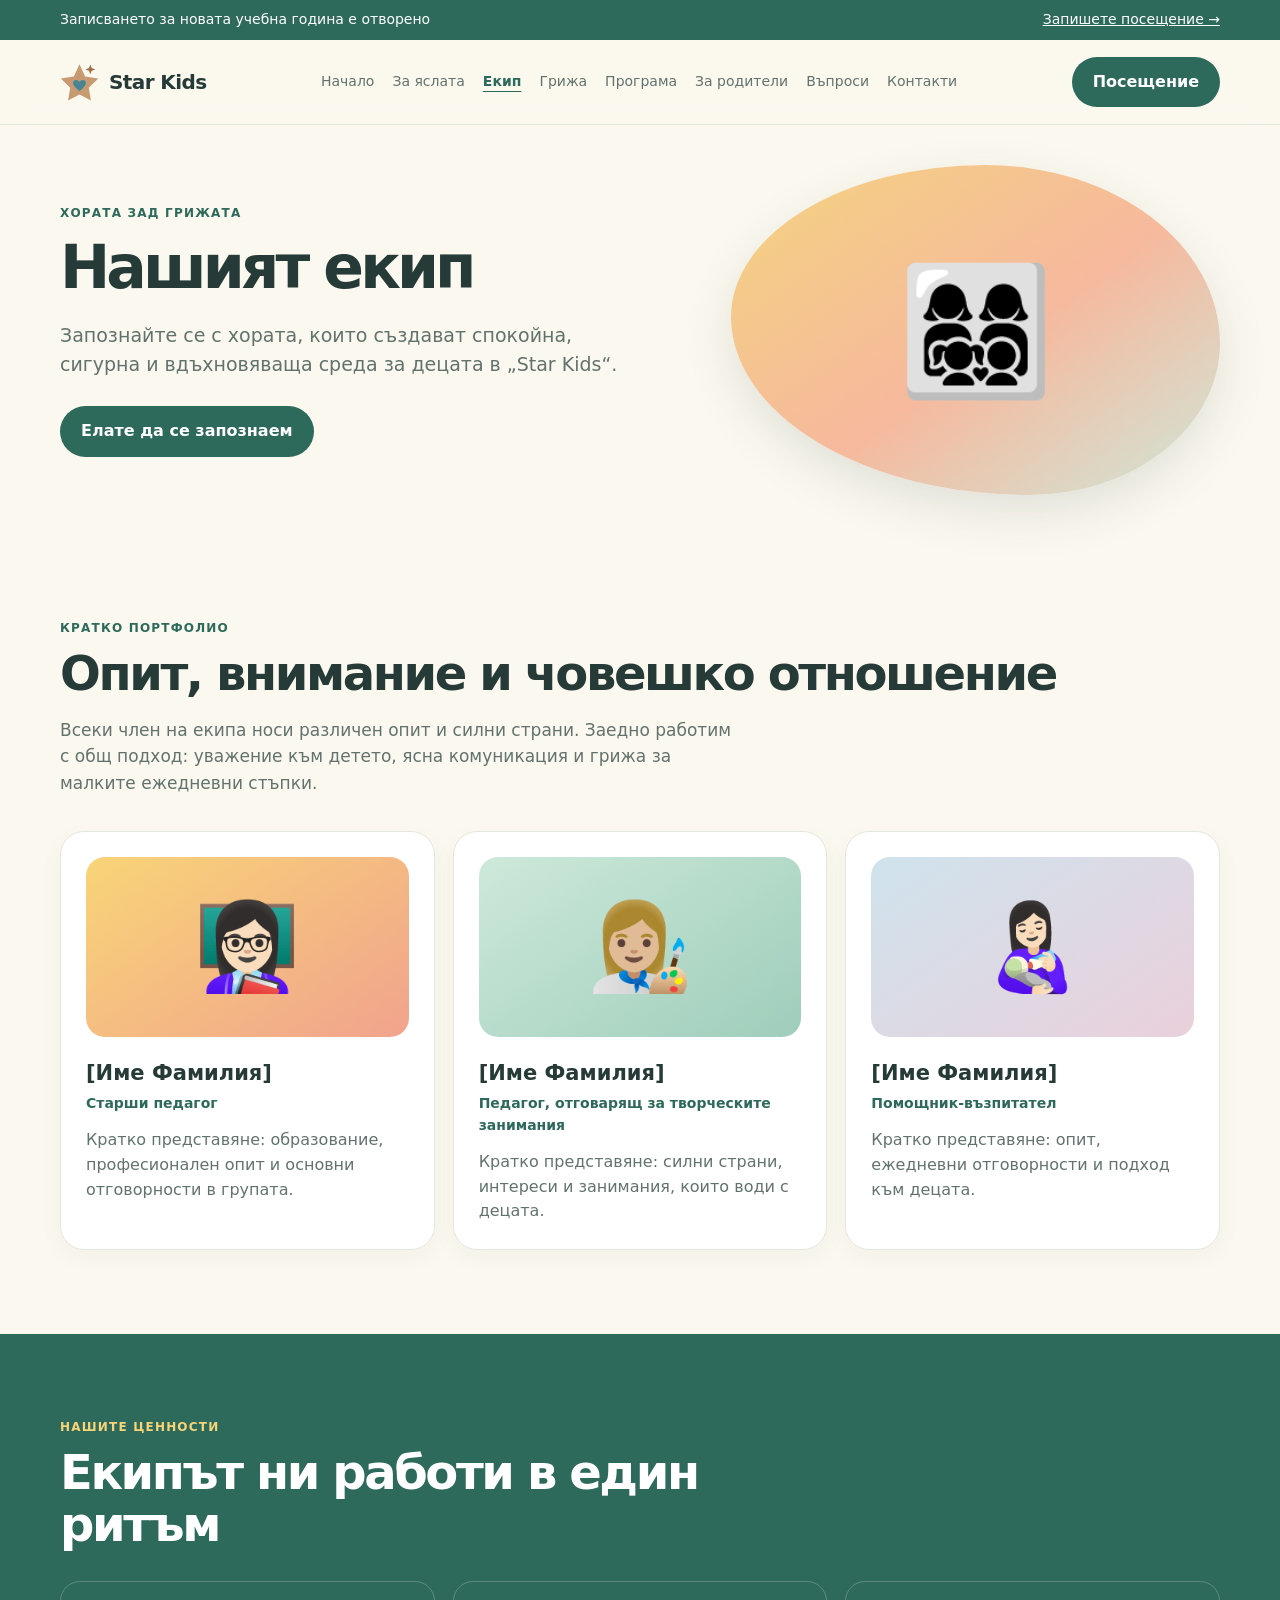
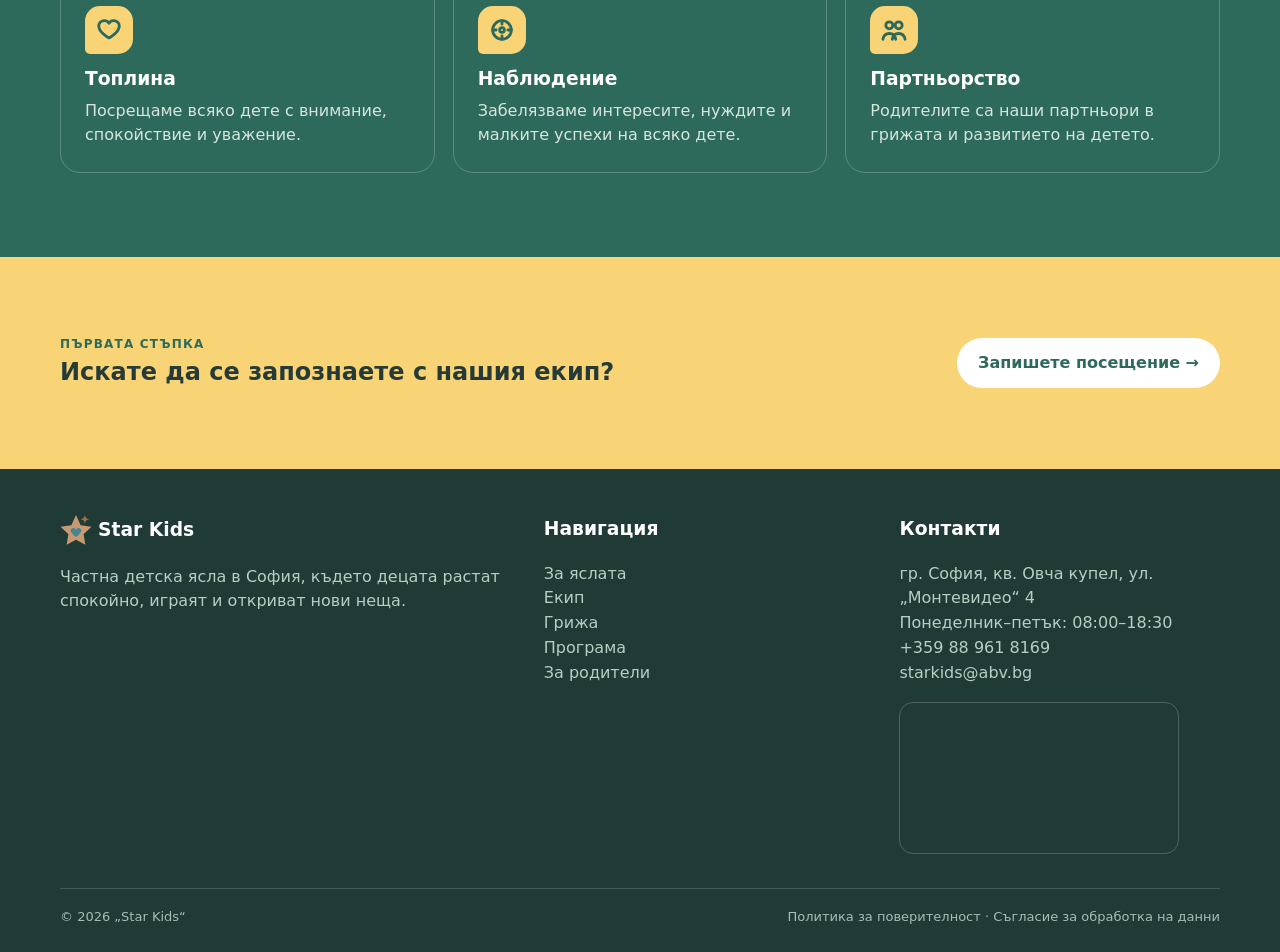
==== commit 8a98d14d: "Use transparent star and heart logo matching supplied design" ====
--- a/ekip.html
+++ b/ekip.html
@@ -22,17 +22,17 @@
     @media(max-width:1080px){.navin .links{order:3;flex-basis:100%}}@media(max-width:700px){.links{font-size:13px;gap:10px 15px}.brand{font-size:17px}.hero{padding:28px 0}.page-content>.section{padding-top:28px}}
 
   </style>
-  <link rel="icon" type="image/png" href="assets/star-kids-logo.png">
+  <link rel="icon" type="image/svg+xml" href="assets/favicon.svg?v=3">
 </head>
 <body>
   <div class="top"><div class="wrap"><span>Записването за новата учебна година е отворено</span><a href="kontakti.html">Запишете посещение →</a></div></div>
-  <header class="nav"><div class="wrap navin"><a class="brand" href="index.html"><span class="mark"><img src="assets/star-kids-logo.png" alt="" width="39" height="39" style="display:block;width:100%;height:100%"></span>Star Kids</a><nav class="links" aria-label="Основна навигация"><a href="index.html">Начало</a><a href="index.html#about">За яслата</a><a href="ekip.html" aria-current="page">Екип</a><a href="grizha.html">Грижа</a><a href="programa.html">Програма</a><a href="roditeli.html">За родители</a><a href="vaprosi.html">Въпроси</a><a href="kontakti.html">Контакти</a></nav><a class="btn" href="kontakti.html">Посещение</a></div></header>
+  <header class="nav"><div class="wrap navin"><a class="brand" href="index.html"><span class="mark"><img src="assets/star-kids-logo.svg?v=3" alt="" width="39" height="39" style="display:block;width:100%;height:100%"></span>Star Kids</a><nav class="links" aria-label="Основна навигация"><a href="index.html">Начало</a><a href="index.html#about">За яслата</a><a href="ekip.html" aria-current="page">Екип</a><a href="grizha.html">Грижа</a><a href="programa.html">Програма</a><a href="roditeli.html">За родители</a><a href="vaprosi.html">Въпроси</a><a href="kontakti.html">Контакти</a></nav><a class="btn" href="kontakti.html">Посещение</a></div></header>
   <main>
     <section class="hero"><div class="wrap hero-grid"><div><div class="eyebrow">Хората зад грижата</div><h1>Нашият екип</h1><p>Запознайте се с хората, които създават спокойна, сигурна и вдъхновяваща среда за децата в „Star Kids“.</p><div style="margin-top:27px"><a class="btn" href="kontakti.html">Елате да се запознаем</a></div></div><div class="team-art">👩‍👩‍👧‍👦</div></div></section>
     <section class="section"><div class="wrap"><div class="eyebrow">Кратко портфолио</div><h2>Опит, внимание и човешко отношение</h2><p class="intro">Всеки член на екипа носи различен опит и силни страни. Заедно работим с общ подход: уважение към детето, ясна комуникация и грижа за малките ежедневни стъпки.</p><div class="cards"><article class="card"><div class="portrait">👩🏻‍🏫</div><h3>[Име Фамилия]</h3><div class="role">Старши педагог</div><p>Кратко представяне: образование, професионален опит и основни отговорности в групата.</p></article><article class="card"><div class="portrait green">👩🏼‍🎨</div><h3>[Име Фамилия]</h3><div class="role">Педагог, отговарящ за творческите занимания</div><p>Кратко представяне: силни страни, интереси и занимания, които води с децата.</p></article><article class="card"><div class="portrait blue">👩🏻‍🍼</div><h3>[Име Фамилия]</h3><div class="role">Помощник-възпитател</div><p>Кратко представяне: опит, ежедневни отговорности и подход към децата.</p></article></div></div></section>
     <section class="section values"><div class="wrap"><div class="eyebrow">Нашите ценности</div><h2>Екипът ни работи в един ритъм</h2><div class="value-grid"><div class="value"><div class="icon"><svg viewBox="0 0 24 24" aria-hidden="true"><path d="M20.8 8.8c0 5.2-8.8 10-8.8 10s-8.8-4.8-8.8-10A4.8 4.8 0 0 1 12 6.2a4.8 4.8 0 0 1 8.8 2.6Z"/></svg></div><h3>Топлина</h3><p>Посрещаме всяко дете с внимание, спокойствие и уважение.</p></div><div class="value"><div class="icon"><svg viewBox="0 0 24 24" aria-hidden="true"><circle cx="12" cy="12" r="8"/><circle cx="12" cy="12" r="2"/><path d="M12 4v3M12 17v3M4 12h3M17 12h3"/></svg></div><h3>Наблюдение</h3><p>Забелязваме интересите, нуждите и малките успехи на всяко дете.</p></div><div class="value"><div class="icon"><svg viewBox="0 0 24 24" aria-hidden="true"><circle cx="8" cy="8" r="3"/><circle cx="16" cy="8" r="3"/><path d="M2.5 20c.5-3 2.3-5 5.5-5s5 2 5.5 5M10.5 20c.5-3 2.3-5 5.5-5s5 2 5.5 5"/></svg></div><h3>Партньорство</h3><p>Родителите са наши партньори в грижата и развитието на детето.</p></div></div></div></section>
     <section class="cta"><div class="wrap cta-box"><div><div class="eyebrow">Първата стъпка</div><h2>Искате да се запознаете с нашия екип?</h2></div><a class="btn light" href="kontakti.html">Запишете посещение →</a></div></section>
   </main>
-  <footer class="footer"><div class="wrap footgrid"><div><h3><img src="assets/star-kids-logo.png" alt="" width="32" height="32" style="vertical-align:middle;margin-right:6px">Star Kids</h3><p>Частна детска ясла в София, където децата растат спокойно, играят и откриват нови неща.</p></div><div><h3>Навигация</h3><p><a href="index.html#about">За яслата</a><br><a href="ekip.html">Екип</a><br><a href="grizha.html">Грижа</a><br><a href="programa.html">Програма</a><br><a href="roditeli.html">За родители</a></p></div><div><h3>Контакти</h3><p>гр. София, кв. Овча купел, ул. „Монтевидео“ 4<br>Понеделник–петък: 08:00–18:30<br><a href="tel:+359889618169">+359 88 961 8169</a><br><a href="mailto:starkids@abv.bg">starkids@abv.bg</a></p><div class="mini-map" style="margin-top:14px;overflow:hidden;border-radius:14px;border:1px solid rgba(255,255,255,.2);max-width:280px"><iframe title="Карта на Частна детска ясла „Star Kids“" src="https://www.google.com/maps?q=%D1%83%D0%BB.%20%D0%9C%D0%BE%D0%BD%D1%82%D0%B5%D0%B2%D0%B8%D0%B4%D0%B5%D0%BE%204%2C%20%D0%A1%D0%BE%D1%84%D0%B8%D1%8F&output=embed" width="100%" height="150" style="display:block;border:0" loading="lazy" referrerpolicy="no-referrer-when-downgrade"></iframe></div></div></div><div class="wrap fine"><span>© 2026 „Star Kids“</span><span>Политика за поверителност · Съгласие за обработка на данни</span></div></footer>
+  <footer class="footer"><div class="wrap footgrid"><div><h3><img src="assets/star-kids-logo.svg?v=3" alt="" width="32" height="32" style="vertical-align:middle;margin-right:6px">Star Kids</h3><p>Частна детска ясла в София, където децата растат спокойно, играят и откриват нови неща.</p></div><div><h3>Навигация</h3><p><a href="index.html#about">За яслата</a><br><a href="ekip.html">Екип</a><br><a href="grizha.html">Грижа</a><br><a href="programa.html">Програма</a><br><a href="roditeli.html">За родители</a></p></div><div><h3>Контакти</h3><p>гр. София, кв. Овча купел, ул. „Монтевидео“ 4<br>Понеделник–петък: 08:00–18:30<br><a href="tel:+359889618169">+359 88 961 8169</a><br><a href="mailto:starkids@abv.bg">starkids@abv.bg</a></p><div class="mini-map" style="margin-top:14px;overflow:hidden;border-radius:14px;border:1px solid rgba(255,255,255,.2);max-width:280px"><iframe title="Карта на Частна детска ясла „Star Kids“" src="https://www.google.com/maps?q=%D1%83%D0%BB.%20%D0%9C%D0%BE%D0%BD%D1%82%D0%B5%D0%B2%D0%B8%D0%B4%D0%B5%D0%BE%204%2C%20%D0%A1%D0%BE%D1%84%D0%B8%D1%8F&output=embed" width="100%" height="150" style="display:block;border:0" loading="lazy" referrerpolicy="no-referrer-when-downgrade"></iframe></div></div></div><div class="wrap fine"><span>© 2026 „Star Kids“</span><span>Политика за поверителност · Съгласие за обработка на данни</span></div></footer>
 </body>
 </html>
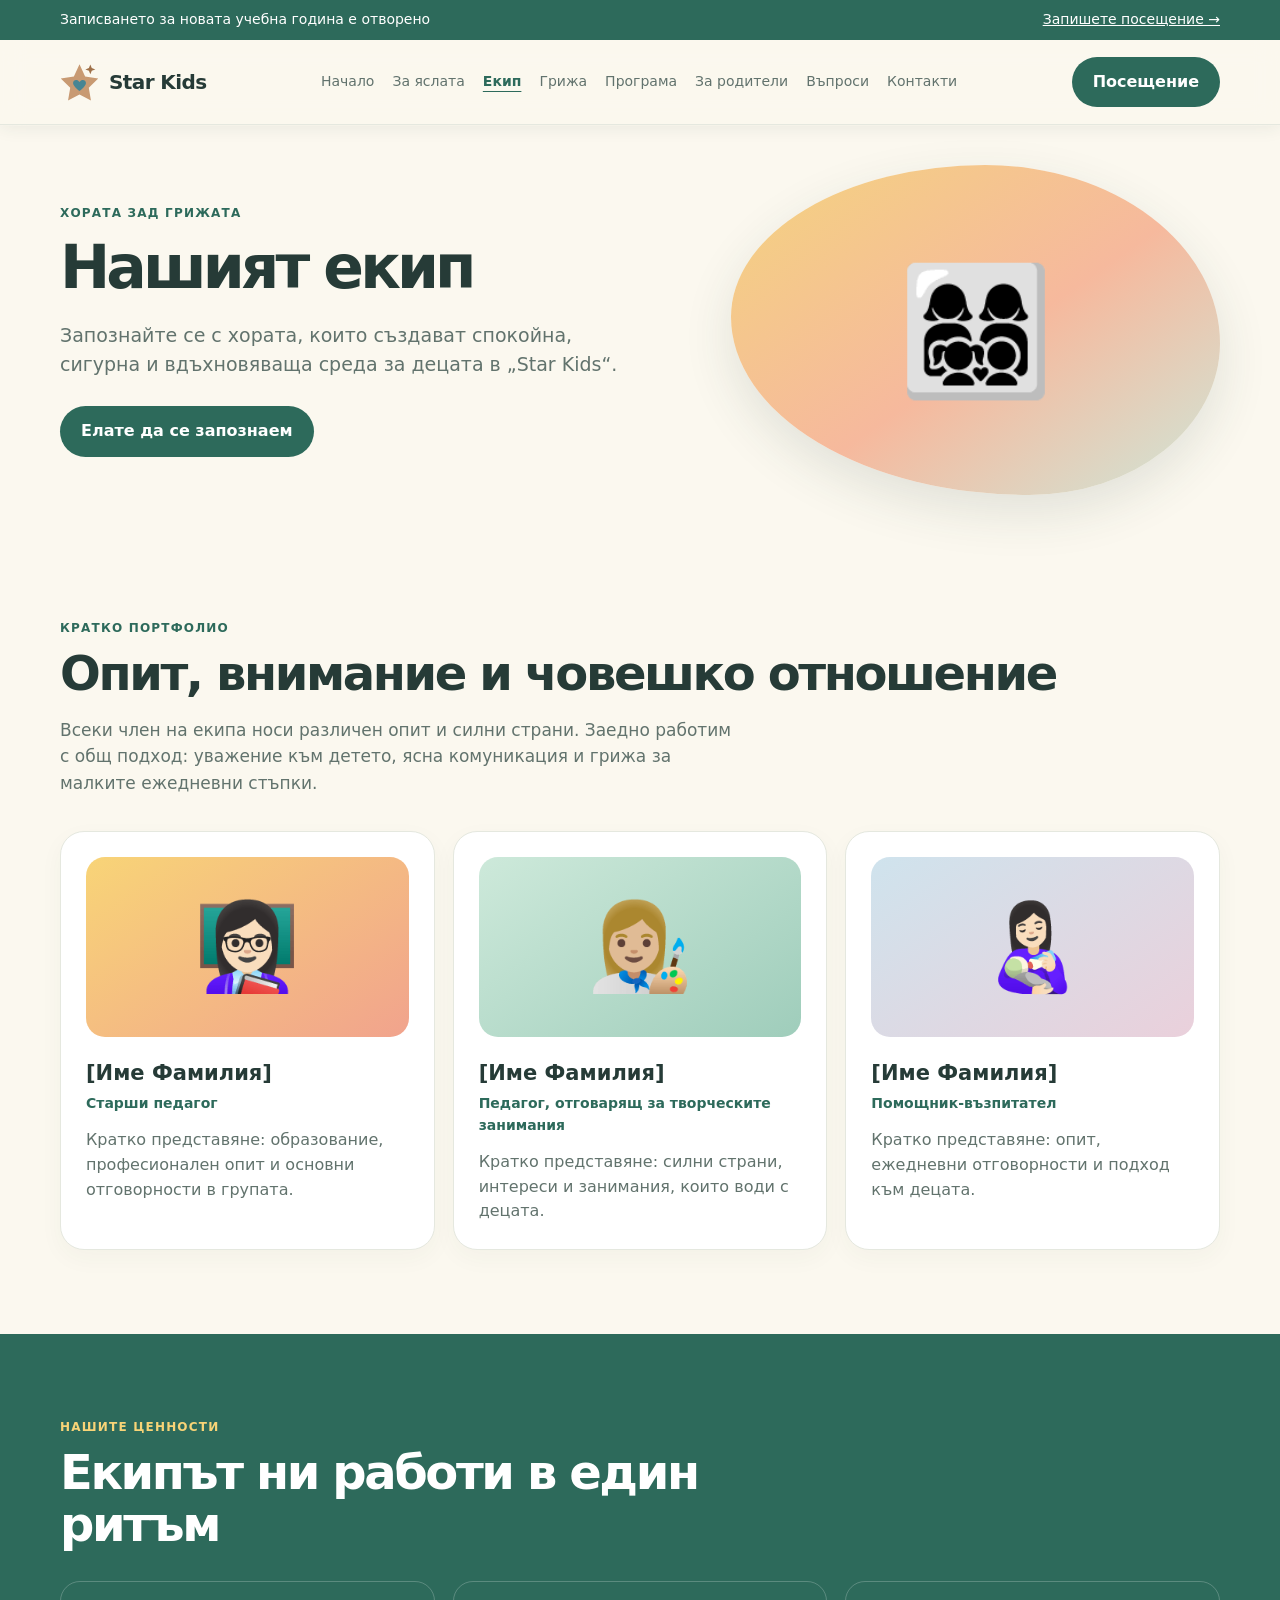
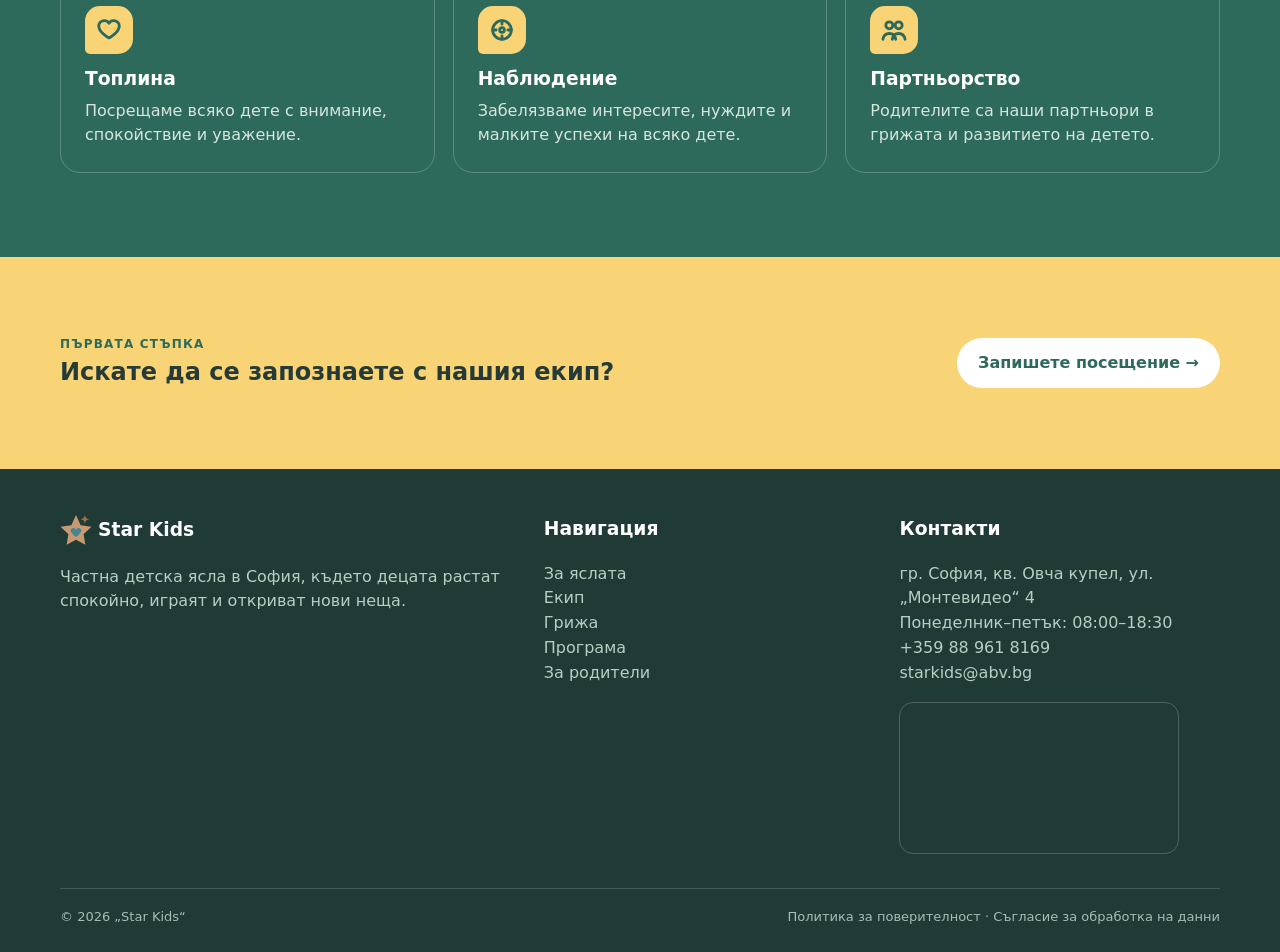
==== commit 9a51a0e7: "Keep announcement bar and navigation sticky together across all pages" ====
--- a/ekip.html
+++ b/ekip.html
@@ -21,17 +21,29 @@
     .hero-photo{display:block;width:100%;height:auto}.hero{background:var(--cream);min-height:0;padding:40px 0}.hero:before{display:none}.hero-grid>div:first-child{max-width:760px;padding:0;background:none;box-shadow:none;backdrop-filter:none}.hero h1{font-size:clamp(36px,5vw,60px)}
     @media(max-width:1080px){.navin .links{order:3;flex-basis:100%}}@media(max-width:700px){.links{font-size:13px;gap:10px 15px}.brand{font-size:17px}.hero{padding:28px 0}.page-content>.section{padding-top:28px}}
 
+  
+    /* Keep the announcement bar and navigation together while scrolling. */
+    html,body{overflow-x:clip}
+    html{scroll-padding-top:calc(var(--site-header-height,180px) + 16px)}
+    .site-header{position:sticky;top:0;z-index:50;background:var(--cream);box-shadow:0 3px 16px rgba(32,59,53,.08)}
+    .site-header .nav{position:static;top:auto}
   </style>
   <link rel="icon" type="image/svg+xml" href="assets/favicon.svg?v=3">
+  <script src="assets/visit-form-config.js" defer></script>
+  <script src="assets/visit-modal.js?v=1" defer></script>
+  <script src="assets/visit-form.js" defer></script>
+  <script src="assets/site-header.js" defer></script>
 </head>
 <body>
-  <div class="top"><div class="wrap"><span>Записването за новата учебна година е отворено</span><a href="kontakti.html">Запишете посещение →</a></div></div>
-  <header class="nav"><div class="wrap navin"><a class="brand" href="index.html"><span class="mark"><img src="assets/star-kids-logo.svg?v=3" alt="" width="39" height="39" style="display:block;width:100%;height:100%"></span>Star Kids</a><nav class="links" aria-label="Основна навигация"><a href="index.html">Начало</a><a href="index.html#about">За яслата</a><a href="ekip.html" aria-current="page">Екип</a><a href="grizha.html">Грижа</a><a href="programa.html">Програма</a><a href="roditeli.html">За родители</a><a href="vaprosi.html">Въпроси</a><a href="kontakti.html">Контакти</a></nav><a class="btn" href="kontakti.html">Посещение</a></div></header>
+<div class="site-header">
+  <div class="top"><div class="wrap"><span>Записването за новата учебна година е отворено</span><a href="mailto:starkids@abv.bg" data-visit-open aria-haspopup="dialog" aria-controls="visit-dialog">Запишете посещение →</a></div></div>
+  <header class="nav"><div class="wrap navin"><a class="brand" href="index.html"><span class="mark"><img src="assets/star-kids-logo.svg?v=3" alt="" width="39" height="39" style="display:block;width:100%;height:100%"></span>Star Kids</a><nav class="links" aria-label="Основна навигация"><a href="index.html">Начало</a><a href="index.html#about">За яслата</a><a href="ekip.html" aria-current="page">Екип</a><a href="grizha.html">Грижа</a><a href="programa.html">Програма</a><a href="roditeli.html">За родители</a><a href="vaprosi.html">Въпроси</a><a href="kontakti.html">Контакти</a></nav><a class="btn" href="mailto:starkids@abv.bg" data-visit-open aria-haspopup="dialog" aria-controls="visit-dialog">Посещение</a></div></header>
+</div>
   <main>
-    <section class="hero"><div class="wrap hero-grid"><div><div class="eyebrow">Хората зад грижата</div><h1>Нашият екип</h1><p>Запознайте се с хората, които създават спокойна, сигурна и вдъхновяваща среда за децата в „Star Kids“.</p><div style="margin-top:27px"><a class="btn" href="kontakti.html">Елате да се запознаем</a></div></div><div class="team-art">👩‍👩‍👧‍👦</div></div></section>
+    <section class="hero"><div class="wrap hero-grid"><div><div class="eyebrow">Хората зад грижата</div><h1>Нашият екип</h1><p>Запознайте се с хората, които създават спокойна, сигурна и вдъхновяваща среда за децата в „Star Kids“.</p><div style="margin-top:27px"><a class="btn" href="mailto:starkids@abv.bg" data-visit-open aria-haspopup="dialog" aria-controls="visit-dialog">Елате да се запознаем</a></div></div><div class="team-art">👩‍👩‍👧‍👦</div></div></section>
     <section class="section"><div class="wrap"><div class="eyebrow">Кратко портфолио</div><h2>Опит, внимание и човешко отношение</h2><p class="intro">Всеки член на екипа носи различен опит и силни страни. Заедно работим с общ подход: уважение към детето, ясна комуникация и грижа за малките ежедневни стъпки.</p><div class="cards"><article class="card"><div class="portrait">👩🏻‍🏫</div><h3>[Име Фамилия]</h3><div class="role">Старши педагог</div><p>Кратко представяне: образование, професионален опит и основни отговорности в групата.</p></article><article class="card"><div class="portrait green">👩🏼‍🎨</div><h3>[Име Фамилия]</h3><div class="role">Педагог, отговарящ за творческите занимания</div><p>Кратко представяне: силни страни, интереси и занимания, които води с децата.</p></article><article class="card"><div class="portrait blue">👩🏻‍🍼</div><h3>[Име Фамилия]</h3><div class="role">Помощник-възпитател</div><p>Кратко представяне: опит, ежедневни отговорности и подход към децата.</p></article></div></div></section>
     <section class="section values"><div class="wrap"><div class="eyebrow">Нашите ценности</div><h2>Екипът ни работи в един ритъм</h2><div class="value-grid"><div class="value"><div class="icon"><svg viewBox="0 0 24 24" aria-hidden="true"><path d="M20.8 8.8c0 5.2-8.8 10-8.8 10s-8.8-4.8-8.8-10A4.8 4.8 0 0 1 12 6.2a4.8 4.8 0 0 1 8.8 2.6Z"/></svg></div><h3>Топлина</h3><p>Посрещаме всяко дете с внимание, спокойствие и уважение.</p></div><div class="value"><div class="icon"><svg viewBox="0 0 24 24" aria-hidden="true"><circle cx="12" cy="12" r="8"/><circle cx="12" cy="12" r="2"/><path d="M12 4v3M12 17v3M4 12h3M17 12h3"/></svg></div><h3>Наблюдение</h3><p>Забелязваме интересите, нуждите и малките успехи на всяко дете.</p></div><div class="value"><div class="icon"><svg viewBox="0 0 24 24" aria-hidden="true"><circle cx="8" cy="8" r="3"/><circle cx="16" cy="8" r="3"/><path d="M2.5 20c.5-3 2.3-5 5.5-5s5 2 5.5 5M10.5 20c.5-3 2.3-5 5.5-5s5 2 5.5 5"/></svg></div><h3>Партньорство</h3><p>Родителите са наши партньори в грижата и развитието на детето.</p></div></div></div></section>
-    <section class="cta"><div class="wrap cta-box"><div><div class="eyebrow">Първата стъпка</div><h2>Искате да се запознаете с нашия екип?</h2></div><a class="btn light" href="kontakti.html">Запишете посещение →</a></div></section>
+    <section class="cta"><div class="wrap cta-box"><div><div class="eyebrow">Първата стъпка</div><h2>Искате да се запознаете с нашия екип?</h2></div><a class="btn light" href="mailto:starkids@abv.bg" data-visit-open aria-haspopup="dialog" aria-controls="visit-dialog">Запишете посещение →</a></div></section>
   </main>
   <footer class="footer"><div class="wrap footgrid"><div><h3><img src="assets/star-kids-logo.svg?v=3" alt="" width="32" height="32" style="vertical-align:middle;margin-right:6px">Star Kids</h3><p>Частна детска ясла в София, където децата растат спокойно, играят и откриват нови неща.</p></div><div><h3>Навигация</h3><p><a href="index.html#about">За яслата</a><br><a href="ekip.html">Екип</a><br><a href="grizha.html">Грижа</a><br><a href="programa.html">Програма</a><br><a href="roditeli.html">За родители</a></p></div><div><h3>Контакти</h3><p>гр. София, кв. Овча купел, ул. „Монтевидео“ 4<br>Понеделник–петък: 08:00–18:30<br><a href="tel:+359889618169">+359 88 961 8169</a><br><a href="mailto:starkids@abv.bg">starkids@abv.bg</a></p><div class="mini-map" style="margin-top:14px;overflow:hidden;border-radius:14px;border:1px solid rgba(255,255,255,.2);max-width:280px"><iframe title="Карта на Частна детска ясла „Star Kids“" src="https://www.google.com/maps?q=%D1%83%D0%BB.%20%D0%9C%D0%BE%D0%BD%D1%82%D0%B5%D0%B2%D0%B8%D0%B4%D0%B5%D0%BE%204%2C%20%D0%A1%D0%BE%D1%84%D0%B8%D1%8F&output=embed" width="100%" height="150" style="display:block;border:0" loading="lazy" referrerpolicy="no-referrer-when-downgrade"></iframe></div></div></div><div class="wrap fine"><span>© 2026 „Star Kids“</span><span>Политика за поверителност · Съгласие за обработка на данни</span></div></footer>
 </body>
